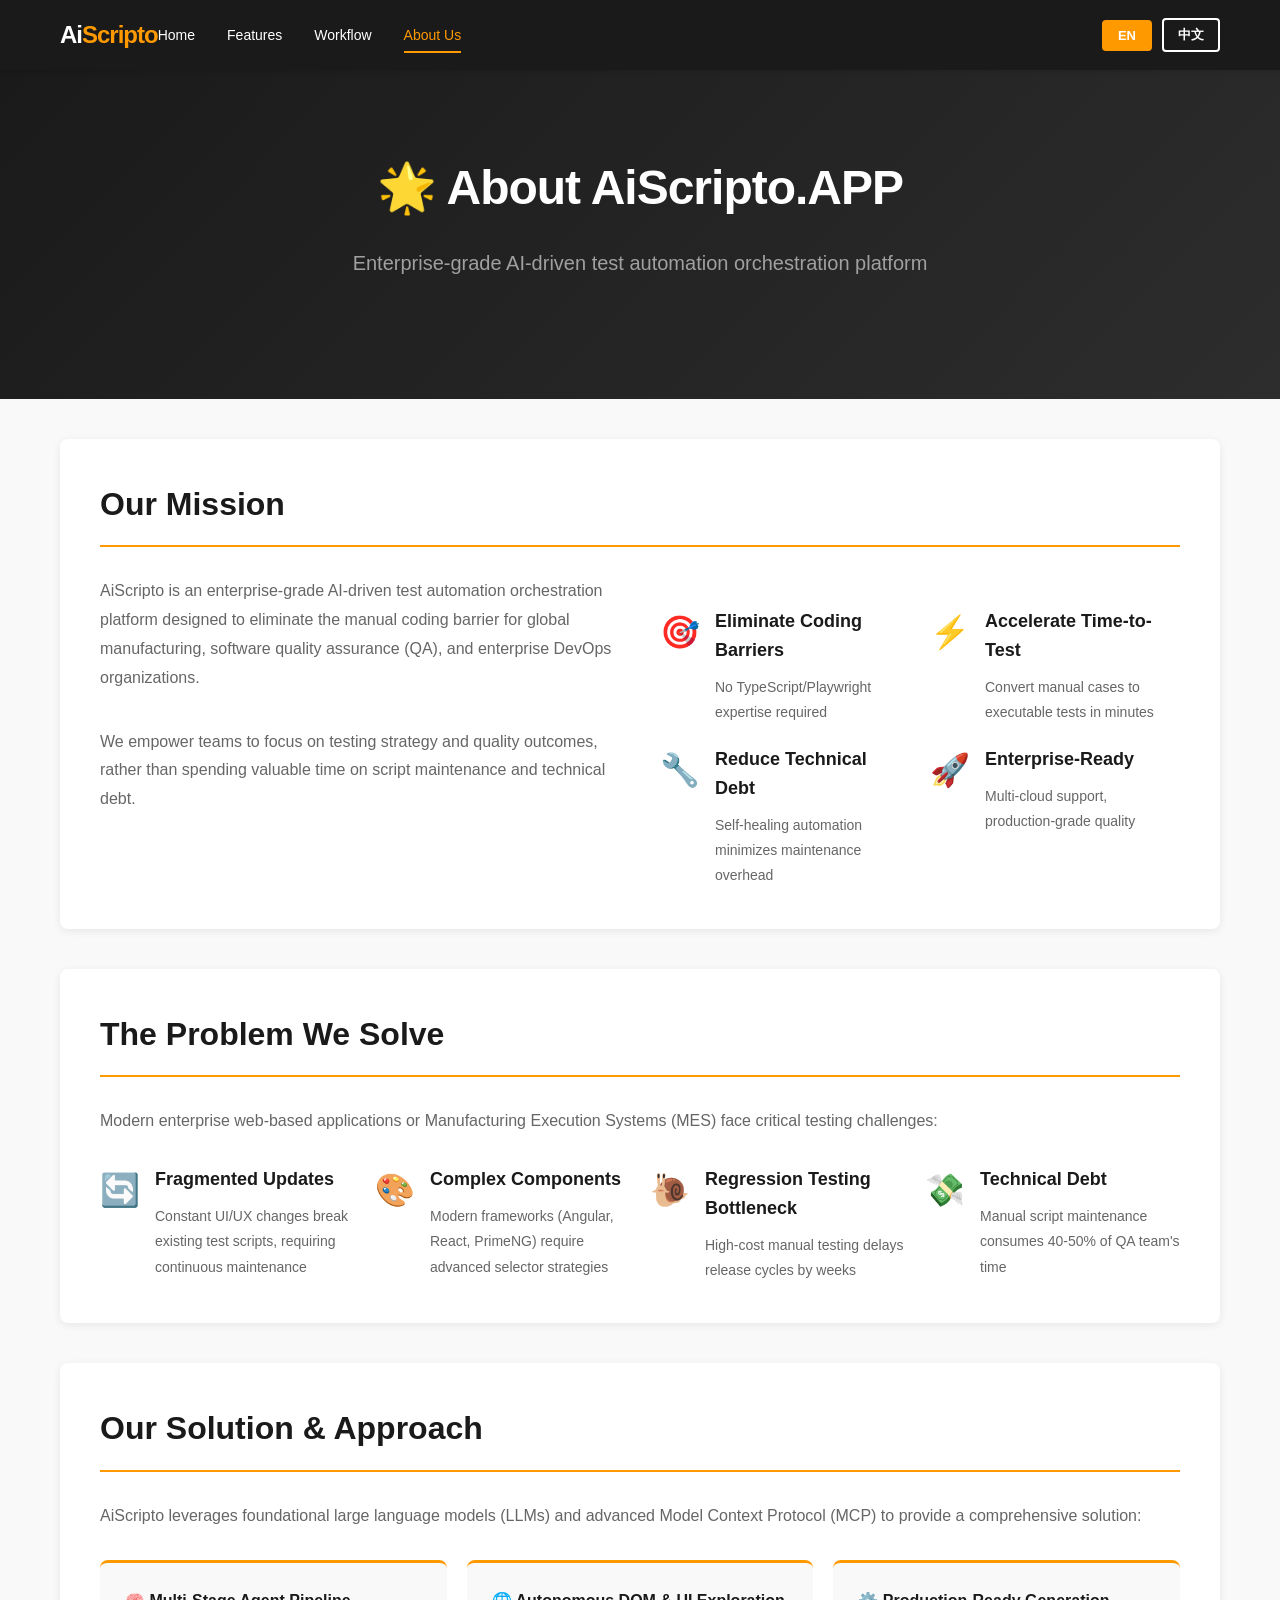
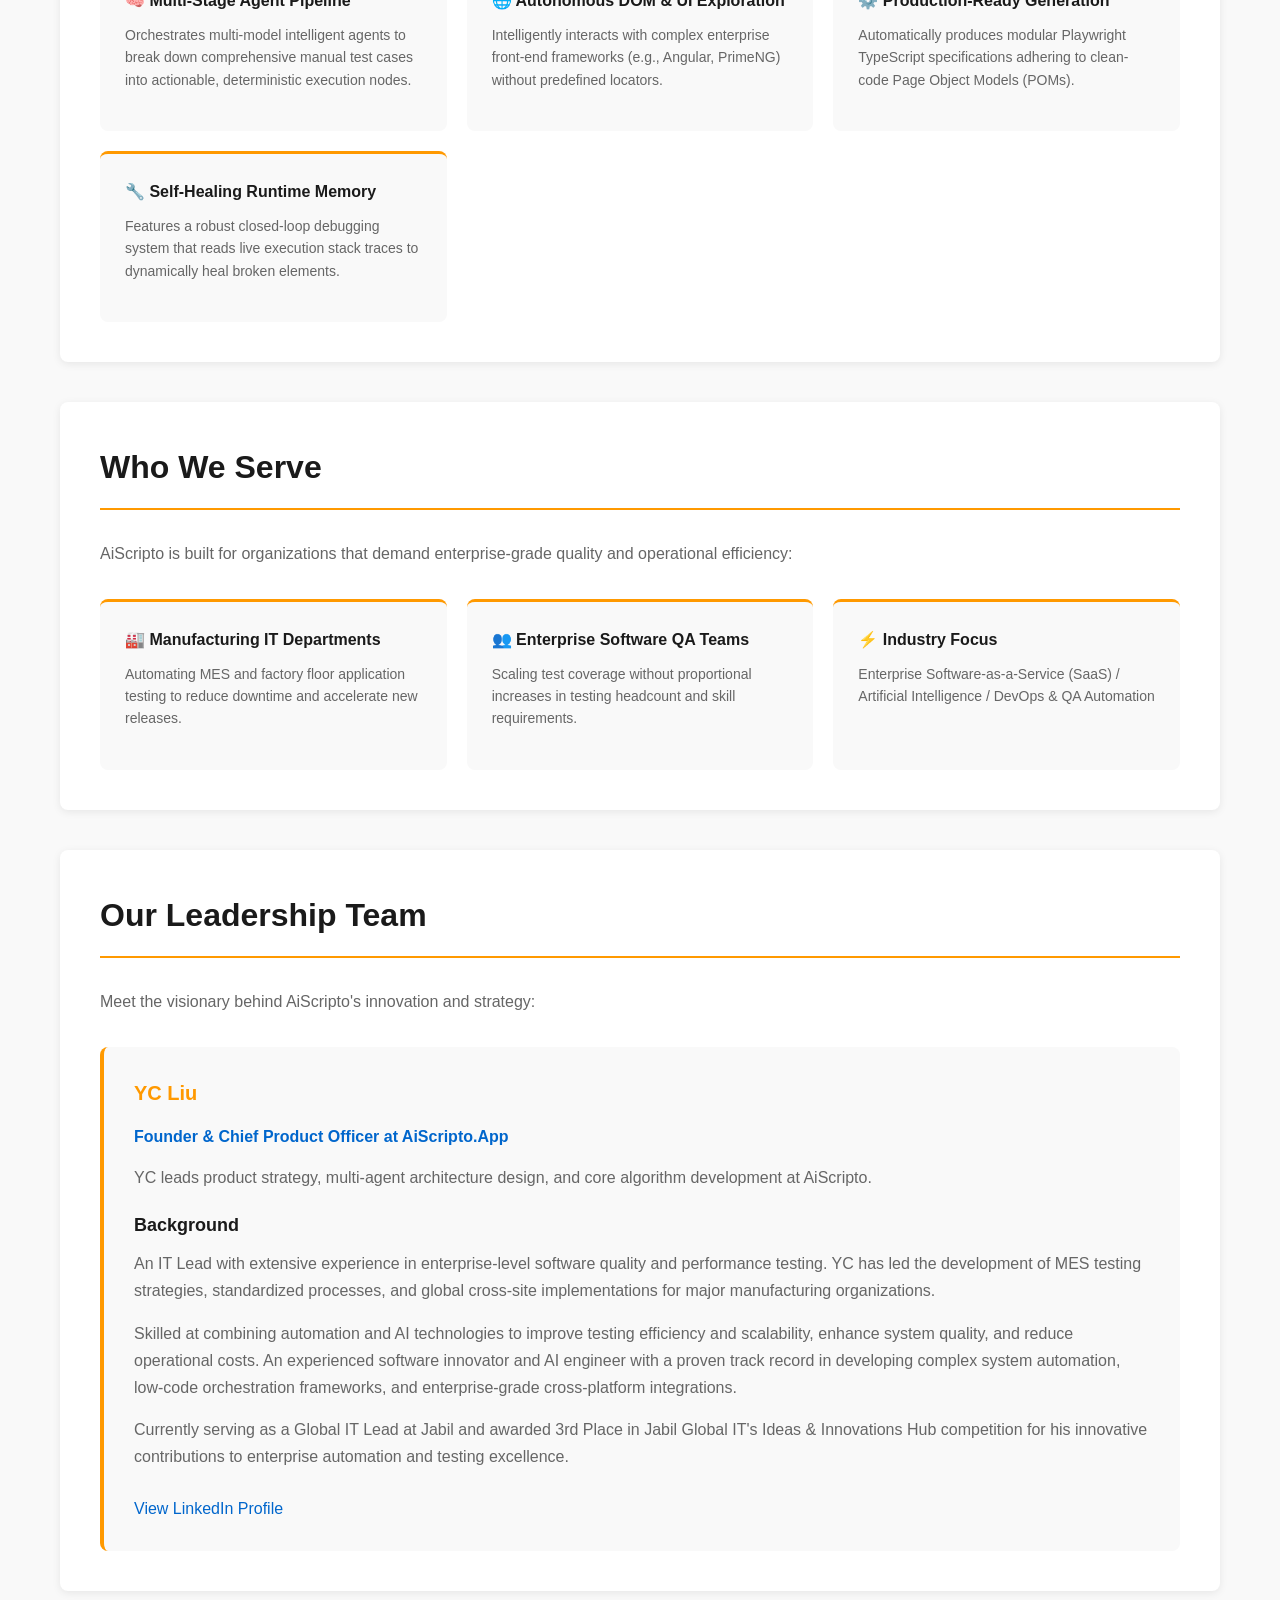
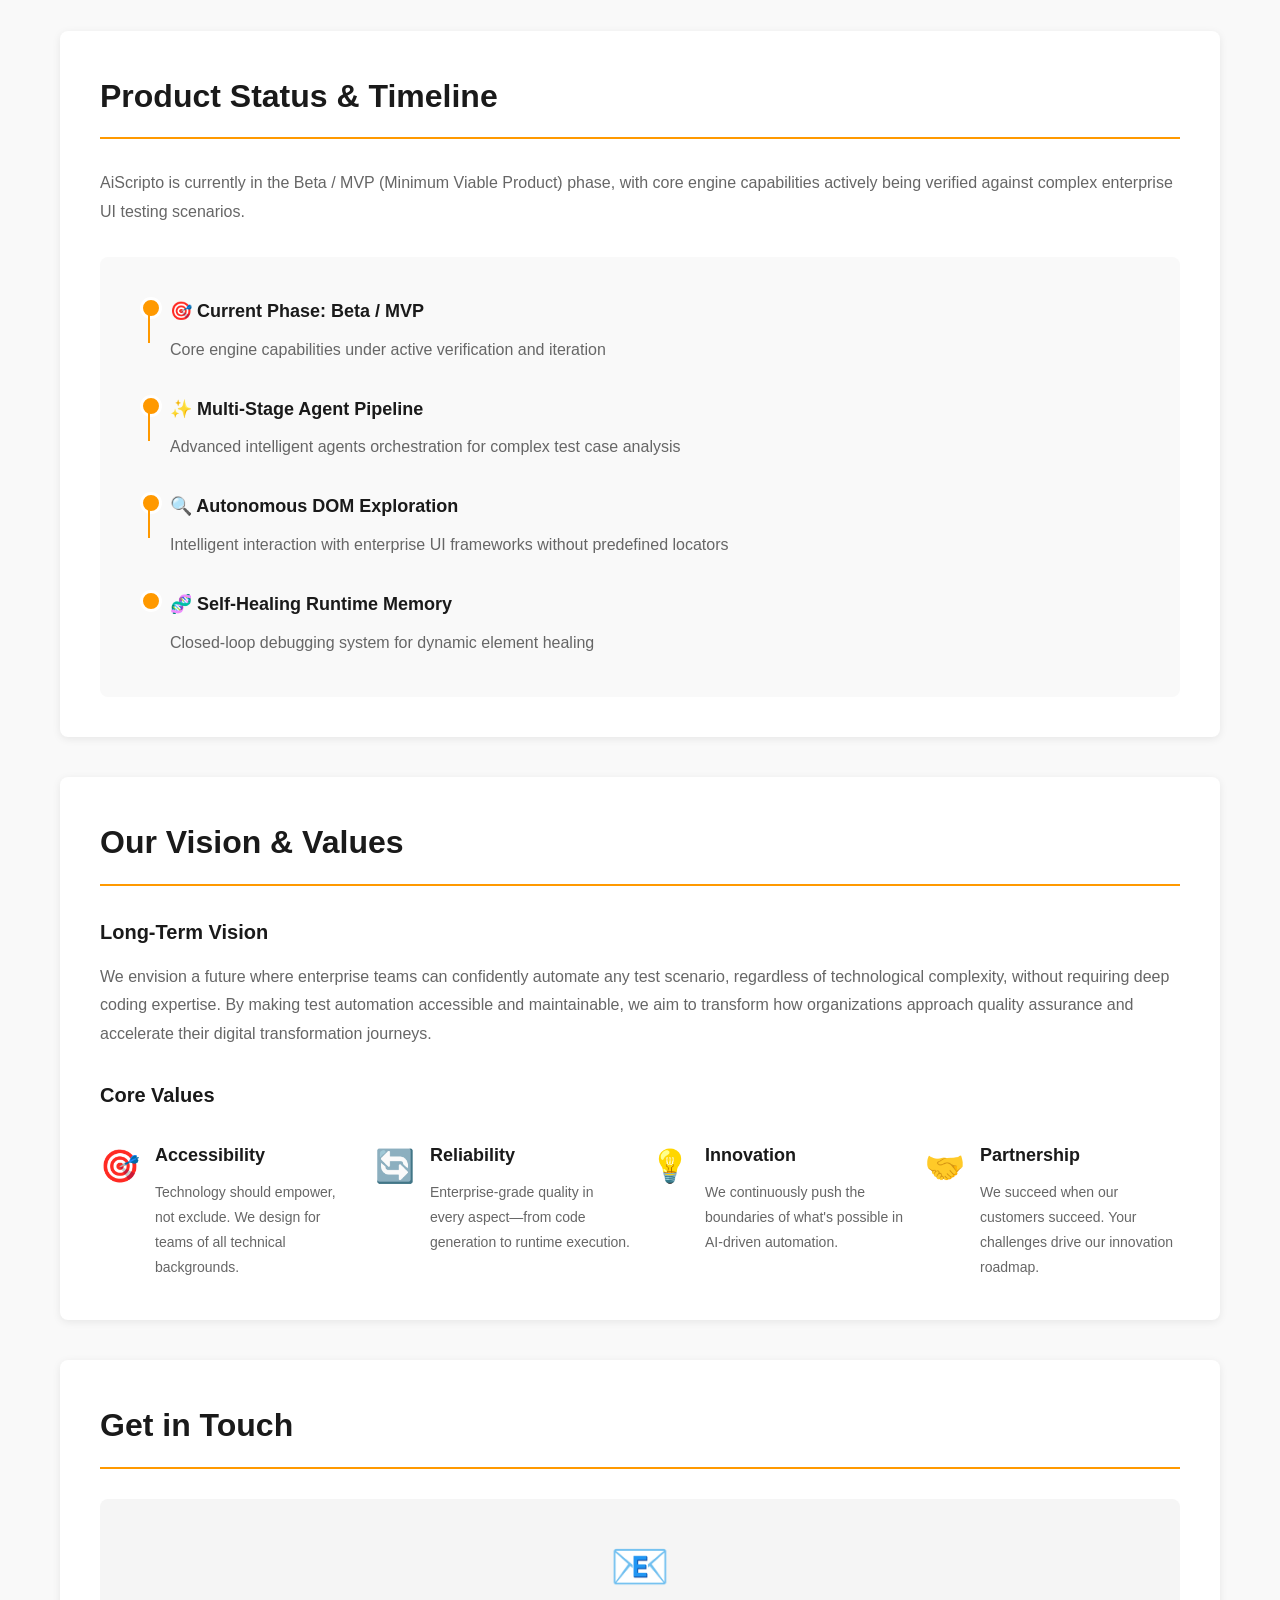
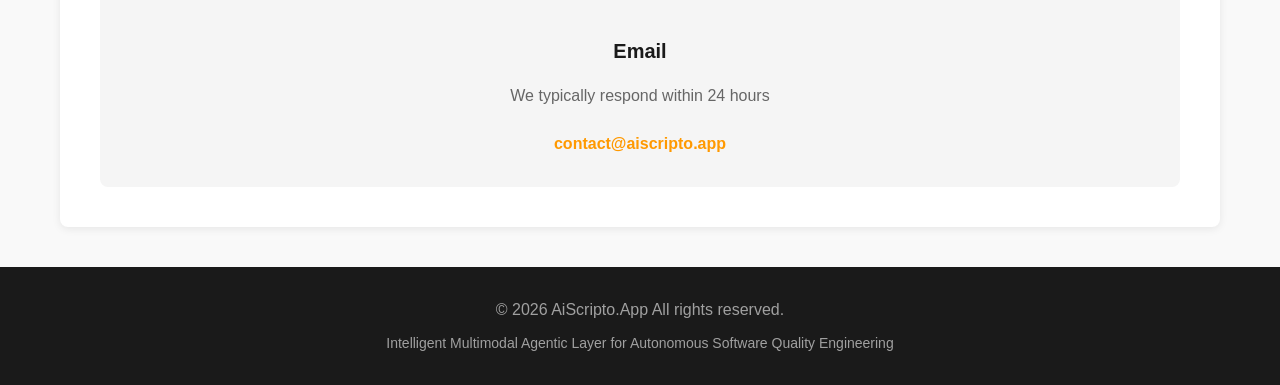
==== about-us.html @ 190a7fb3 "Add About Us page and update nav/footer Add a new about-us.html containing company overview, mission" ====
<!DOCTYPE html>
<html lang="en">
<head>
    <meta charset="UTF-8">
    <meta name="viewport" content="width=device-width, initial-scale=1.0">
    <meta name="description" content="About AiScripto.APP - Enterprise-grade AI-driven test automation orchestration platform">
    <meta name="keywords" content="about AiScripto, team, mission, company overview, test automation platform">
    
    <title>About Us - AiScripto</title>
    <link rel="stylesheet" href="styles.css">
    <script src="language.js"></script>
    <style>
        .team-grid {
            display: grid;
            grid-template-columns: repeat(auto-fit, minmax(320px, 1fr));
            gap: 40px;
            margin-top: 30px;
        }

        .team-card {
            background: var(--bg-light);
            padding: 30px;
            border-radius: 8px;
            border-left: 4px solid var(--accent-orange);
            transition: transform 0.3s ease, box-shadow 0.3s ease;
        }

        .team-card:hover {
            transform: translateY(-5px);
            box-shadow: 0 8px 16px rgba(0,0,0,0.1);
        }

        .team-card h3 {
            color: var(--accent-orange);
            margin-top: 0;
        }

        .team-card .role {
            color: var(--accent-blue);
            font-weight: 600;
            margin-bottom: 15px;
        }

        .team-card p {
            line-height: 1.7;
            color: var(--text-secondary);
            margin-bottom: 15px;
        }

        .team-card a {
            display: inline-block;
            color: var(--accent-blue);
            text-decoration: none;
            font-weight: 500;
            margin-top: 10px;
        }

        .team-card a:hover {
            text-decoration: underline;
        }

        .mission-container {
            display: grid;
            grid-template-columns: 1fr 1fr;
            gap: 40px;
            align-items: start;
        }

        .mission-content {
            display: flex;
            flex-direction: column;
            gap: 20px;
        }

        .mission-item {
            background: var(--bg-light);
            padding: 20px;
            border-radius: 8px;
            border-left: 4px solid var(--accent-orange);
        }

        .mission-item h4 {
            color: var(--accent-orange);
            margin-top: 0;
        }

        .mission-item p {
            margin: 10px 0 0 0;
            color: var(--text-secondary);
        }

        .capability-grid {
            display: grid;
            grid-template-columns: repeat(auto-fit, minmax(280px, 1fr));
            gap: 20px;
            margin-top: 30px;
        }

        .capability-card {
            background: var(--bg-light);
            padding: 25px;
            border-radius: 8px;
            border-top: 3px solid var(--accent-orange);
        }

        .capability-card h4 {
            color: var(--text-primary);
            margin-top: 0;
            font-size: 16px;
        }

        .capability-card p {
            color: var(--text-secondary);
            font-size: 14px;
            line-height: 1.6;
        }

        .timeline {
            background: var(--bg-light);
            padding: 40px;
            border-radius: 8px;
            margin-top: 30px;
        }

        .timeline-item {
            display: flex;
            gap: 20px;
            margin-bottom: 30px;
            position: relative;
            padding-left: 30px;
        }

        .timeline-item:last-child {
            margin-bottom: 0;
        }

        .timeline-item::before {
            content: '';
            position: absolute;
            left: 0;
            top: 0;
            width: 16px;
            height: 16px;
            background: var(--accent-orange);
            border-radius: 50%;
            border: 3px solid var(--bg-white);
        }

        .timeline-item:not(:last-child)::after {
            content: '';
            position: absolute;
            left: 8px;
            top: 16px;
            width: 0;
            height: 30px;
            border-left: 2px solid var(--accent-orange);
        }

        .timeline-content h4 {
            margin-top: 0;
            color: var(--text-primary);
        }

        .timeline-content p {
            color: var(--text-secondary);
            margin: 5px 0 0 0;
        }

        .value-list {
            display: grid;
            grid-template-columns: repeat(auto-fit, minmax(240px, 1fr));
            gap: 20px;
            margin-top: 30px;
        }

        .value-item {
            display: flex;
            gap: 15px;
            align-items: flex-start;
        }

        .value-icon {
            font-size: 32px;
            min-width: 40px;
        }

        .value-text h4 {
            margin-top: 0;
            color: var(--text-primary);
        }

        .value-text p {
            color: var(--text-secondary);
            font-size: 14px;
            margin: 5px 0 0 0;
        }

        @media (max-width: 768px) {
            .mission-container {
                grid-template-columns: 1fr;
            }

            .timeline-item {
                padding-left: 40px;
            }

            .timeline-item::before {
                left: 12px;
            }

            .timeline-item::after {
                left: 20px;
            }
        }
    </style>
</head>
<body>
    <!-- Navigation -->
    <nav>
        <div class="container">
            <a href="index.html" class="logo">Ai<span>Scripto</span></a>
            <ul>
                <li><a href="index.html" data-en="Home" data-zh="首頁">Home</a></li>
                <li><a href="features.html" data-en="Features" data-zh="功能">Features</a></li>
                <li><a href="workflow.html" data-en="Workflow" data-zh="工作流程">Workflow</a></li>
                <li style="display: none;"><a href="architecture.html" data-en="Architecture" data-zh="架構">Architecture</a></li>
                <li style="display: none;"><a href="getting-started.html" data-en="Getting Started" data-zh="快速開始">Getting Started</a></li>
                <li style="display: none;"><a href="contact.html" data-en="Contact" data-zh="聯絡">Contact</a></li>
                <li><a href="about-us.html" class="active" data-en="About Us" data-zh="關於我們">About Us</a></li>
            </ul>
            <div class="language-switcher">
                <button id="lang-en" class="active" onclick="setLanguage('en')">EN</button>
                <button id="lang-zh" onclick="setLanguage('zh')">中文</button>
            </div>
        </div>
    </nav>
    
    <!-- Header -->
    <header>
        <div class="container">
            <h1 data-en="🌟 About AiScripto.APP" data-zh="🌟 關於 AiScripto.APP">🌟 About AiScripto.APP</h1>
            <p class="subtitle" data-en="Enterprise-grade AI-driven test automation orchestration platform" data-zh="企業級 AI 驅動自動化測試編排平台">Enterprise-grade AI-driven test automation orchestration platform</p>
        </div>
    </header>
    
    <div class="container">
        
        <!-- Our Mission Section -->
        <section>
            <h2 data-en="Our Mission" data-zh="我們的使命">Our Mission</h2>
            <div class="mission-container">
                <div class="mission-content">
                    <p data-en="AiScripto is an enterprise-grade AI-driven test automation orchestration platform designed to eliminate the manual coding barrier for global manufacturing, software quality assurance (QA), and enterprise DevOps organizations." data-zh="AiScripto 是一個企業級的 AI 驅動自動化測試編排平台，旨在為全球製造業、軟體品質保證（QA）和企業級 DevOps 團隊消除手動撰寫測試程式碼的技術壁壘。">AiScripto is an enterprise-grade AI-driven test automation orchestration platform designed to eliminate the manual coding barrier for global manufacturing, software quality assurance (QA), and enterprise DevOps organizations.</p>
                    <p data-en="We empower teams to focus on testing strategy and quality outcomes, rather than spending valuable time on script maintenance and technical debt." data-zh="我們賦能團隊專注於測試策略和品質成果，而非花費寶貴時間在腳本維護和技術債務上。">We empower teams to focus on testing strategy and quality outcomes, rather than spending valuable time on script maintenance and technical debt.</p>
                </div>
                <div class="value-list">
                    <div class="value-item">
                        <div class="value-icon">🎯</div>
                        <div class="value-text">
                            <h4 data-en="Eliminate Coding Barriers" data-zh="消除編碼壁壘">Eliminate Coding Barriers</h4>
                            <p data-en="No TypeScript/Playwright expertise required" data-zh="無需 TypeScript/Playwright 專業知識">No TypeScript/Playwright expertise required</p>
                        </div>
                    </div>
                    <div class="value-item">
                        <div class="value-icon">⚡</div>
                        <div class="value-text">
                            <h4 data-en="Accelerate Time-to-Test" data-zh="加快測試上線時間">Accelerate Time-to-Test</h4>
                            <p data-en="Convert manual cases to executable tests in minutes" data-zh="在幾分鐘內將手動測試轉換為可執行測試">Convert manual cases to executable tests in minutes</p>
                        </div>
                    </div>
                    <div class="value-item">
                        <div class="value-icon">🔧</div>
                        <div class="value-text">
                            <h4 data-en="Reduce Technical Debt" data-zh="減少技術債務">Reduce Technical Debt</h4>
                            <p data-en="Self-healing automation minimizes maintenance overhead" data-zh="自癒式自動化最小化維護開銷">Self-healing automation minimizes maintenance overhead</p>
                        </div>
                    </div>
                    <div class="value-item">
                        <div class="value-icon">🚀</div>
                        <div class="value-text">
                            <h4 data-en="Enterprise-Ready" data-zh="企業級就緒">Enterprise-Ready</h4>
                            <p data-en="Multi-cloud support, production-grade quality" data-zh="多雲支持、生產級品質">Multi-cloud support, production-grade quality</p>
                        </div>
                    </div>
                </div>
            </div>
        </section>

        <!-- The Problem We Solve -->
        <section>
            <h2 data-en="The Problem We Solve" data-zh="我們解決的問題">The Problem We Solve</h2>
            <p data-en="Modern enterprise web-based applications or Manufacturing Execution Systems (MES) face critical testing challenges:" data-zh="現代企業Web-based應用程式或製造執行系統（MES）面臨嚴峻的測試挑戰：">Modern enterprise applications and Manufacturing Execution Systems (MES) face critical testing challenges:</p>
            
            <div class="value-list">
                <div class="value-item">
                    <div class="value-icon">🔄</div>
                    <div class="value-text">
                        <h4 data-en="Fragmented Updates" data-zh="頻繁的系統更新">Fragmented Updates</h4>
                        <p data-en="Constant UI/UX changes break existing test scripts, requiring continuous maintenance" data-zh="不斷的 UI/UX 變化導致現有測試腳本失效，需要持續維護">Constant UI/UX changes break existing test scripts, requiring continuous maintenance</p>
                    </div>
                </div>
                <div class="value-item">
                    <div class="value-icon">🎨</div>
                    <div class="value-text">
                        <h4 data-en="Complex Components" data-zh="複雜的組件">Complex Components</h4>
                        <p data-en="Modern frameworks (Angular, React, PrimeNG) require advanced selector strategies" data-zh="現代框架（Angular、React、PrimeNG）需要進階的選擇器策略">Modern frameworks (Angular, React, PrimeNG) require advanced selector strategies</p>
                    </div>
                </div>
                <div class="value-item">
                    <div class="value-icon">🐌</div>
                    <div class="value-text">
                        <h4 data-en="Regression Testing Bottleneck" data-zh="迴歸測試瓶頸">Regression Testing Bottleneck</h4>
                        <p data-en="High-cost manual testing delays release cycles by weeks" data-zh="高成本的手動測試延誤產品上線週期數週">High-cost manual testing delays release cycles by weeks</p>
                    </div>
                </div>
                <div class="value-item">
                    <div class="value-icon">💸</div>
                    <div class="value-text">
                        <h4 data-en="Technical Debt" data-zh="技術債務">Technical Debt</h4>
                        <p data-en="Manual script maintenance consumes 40-50% of QA team's time" data-zh="手動腳本維護佔 QA 團隊時間的 40-50%">Manual script maintenance consumes 40-50% of QA team's time</p>
                    </div>
                </div>
            </div>
        </section>

        <!-- Our Solution -->
        <section>
            <h2 data-en="Our Solution & Approach" data-zh="我們的解決方案與方法">Our Solution & Approach</h2>
            <p data-en="AiScripto leverages foundational large language models (LLMs) and advanced Model Context Protocol (MCP) to provide a comprehensive solution:" data-zh="AiScripto 藉由頂尖的大語言模型（LLMs）與先進的模型上下文協定（MCP）提供綜合解決方案：">AiScripto leverages foundational large language models (LLMs) and advanced Model Context Protocol (MCP) to provide a comprehensive solution:</p>
            
            <div class="capability-grid">
                <div class="capability-card">
                    <h4 data-en="🧠 Multi-Stage Agent Pipeline" data-zh="🧠 多階段智能代理管道">🧠 Multi-Stage Agent Pipeline</h4>
                    <p data-en="Orchestrates multi-model intelligent agents to break down comprehensive manual test cases into actionable, deterministic execution nodes." data-zh="編排多模型智能代理，將複雜的人工測試案例拆解為可執行的確定性節點。">Orchestrates multi-model intelligent agents to break down comprehensive manual test cases into actionable, deterministic execution nodes.</p>
                </div>
                <div class="capability-card">
                    <h4 data-en="🌐 Autonomous DOM & UI Exploration" data-zh="🌐 自主探索 DOM 與 UI">🌐 Autonomous DOM & UI Exploration</h4>
                    <p data-en="Intelligently interacts with complex enterprise front-end frameworks (e.g., Angular, PrimeNG) without predefined locators." data-zh="智能互動並探索複雜的企業端前端框架，無需預先定義元素定位器。">Intelligently interacts with complex enterprise front-end frameworks (e.g., Angular, PrimeNG) without predefined locators.</p>
                </div>
                <div class="capability-card">
                    <h4 data-en="⚙️ Production-Ready Generation" data-zh="⚙️ 生產級程式碼生成">⚙️ Production-Ready Generation</h4>
                    <p data-en="Automatically produces modular Playwright TypeScript specifications adhering to clean-code Page Object Models (POMs)." data-zh="自動生成符合乾淨程式碼規範的模組化 Playwright TypeScript 腳本與頁面對象模型。">Automatically produces modular Playwright TypeScript specifications adhering to clean-code Page Object Models (POMs).</p>
                </div>
                <div class="capability-card">
                    <h4 data-en="🔧 Self-Healing Runtime Memory" data-zh="🔧 自癒式執行時記憶">🔧 Self-Healing Runtime Memory</h4>
                    <p data-en="Features a robust closed-loop debugging system that reads live execution stack traces to dynamically heal broken elements." data-zh="具備強大的閉環除錯系統，讀取運行時堆疊軌跡以動態修復失效元素。">Features a robust closed-loop debugging system that reads live execution stack traces to dynamically heal broken elements.</p>
                </div>
            </div>
        </section>

        <!-- Target Audience -->
        <section>
            <h2 data-en="Who We Serve" data-zh="我們的目標受眾">Who We Serve</h2>
            <p data-en="AiScripto is built for organizations that demand enterprise-grade quality and operational efficiency:" data-zh="AiScripto 為要求企業級品質和營運效率的組織而構建：">AiScripto is built for organizations that demand enterprise-grade quality and operational efficiency:</p>
            
            <div class="capability-grid">
                <div class="capability-card">
                    <h4 data-en="🏭 Manufacturing IT Departments" data-zh="🏭 製造業 QA 部門">🏭 Manufacturing QA Departments</h4>
                    <p data-en="Automating MES and factory floor application testing to reduce downtime and accelerate new releases." data-zh="自動化 MES 和工廠應用測試，減少停機時間並加快新版本上線。">Automating MES and factory floor application testing to reduce downtime and accelerate new releases.</p>
                </div>
                <div class="capability-card">
                    <h4 data-en="👥 Enterprise Software QA Teams" data-zh="👥 企業級軟體 IT 團隊">👥 Enterprise Software IT Teams</h4>
                    <p data-en="Scaling test coverage without proportional increases in testing headcount and skill requirements." data-zh="在不成比例增加測試人力和技能要求的情況下擴展測試覆蓋範圍。">Scaling test coverage without proportional increases in testing headcount and skill requirements.</p>
                </div>
                <div class="capability-card">
                    <h4 data-en="⚡ Industry Focus" data-zh="⚡ 所屬產業">⚡ Industry Focus</h4>
                    <p data-en="Enterprise Software-as-a-Service (SaaS) / Artificial Intelligence / DevOps & QA Automation" data-zh="企業軟體即服務（SaaS）/ 人工智能 / DevOps 與 QA 自動化">Enterprise Software-as-a-Service (SaaS) / Artificial Intelligence / DevOps & QA Automation</p>
                </div>
            </div>
        </section>

        <!-- Leadership Team -->
        <section>
            <h2 data-en="Our Leadership Team" data-zh="我們的領導團隊">Our Leadership Team</h2>
            <p data-en="Meet the visionary behind AiScripto's innovation and strategy:" data-zh="認識 AiScripto 創新與策略背後的推動者：">Meet the visionary behind AiScripto's innovation and strategy:</p>
            
            <div class="team-grid">
                <div class="team-card">
                    <h3>YC Liu</h3>
                    <div class="role" data-en="Founder & Chief Product Officer at AiScripto.App" data-zh="創辦人兼首席產品官">Founder & Chief Product Officer</div>
                    <p data-en="YC leads product strategy, multi-agent architecture design, and core algorithm development at AiScripto." data-zh="YC 領導 AiScripto 的產品策略、多代理架構設計和核心算法開發。">YC leads product strategy, multi-agent architecture design, and core algorithm development at AiScripto.</p>
                    
                    <h4 style="margin-top: 20px; color: var(--text-primary);" data-en="Background" data-zh="背景">Background</h4>
                    <p data-en="An IT Lead with extensive experience in enterprise-level software quality and performance testing. YC has led the development of MES testing strategies, standardized processes, and global cross-site implementations for major manufacturing organizations." data-zh="擁有豐富企業級軟體品質和性能測試經驗的 IT 主管。YC 主導了主要製造組織的 MES 測試策略、標準化流程和全球跨地點實施的開發。">An IT Lead with extensive experience in enterprise-level software quality and performance testing. YC has led the development of MES testing strategies, standardized processes, and global cross-site implementations for major manufacturing organizations.</p>
                    
                    <p data-en="Skilled at combining automation and AI technologies to improve testing efficiency and scalability, enhance system quality, and reduce operational costs. An experienced software innovator and AI engineer with a proven track record in developing complex system automation, low-code orchestration frameworks, and enterprise-grade cross-platform integrations." data-zh="擅於結合自動化和 AI 技術來提高測試效率和可擴展性、增強系統品質並降低營運成本。經驗豐富的軟體創新者和 AI 工程師，在開發複雜系統自動化、低代碼編排框架和企業級跨平台集成方面有著良好的成績。">Skilled at combining automation and AI technologies to improve testing efficiency and scalability, enhance system quality, and reduce operational costs. An experienced software innovator and AI engineer with a proven track record in developing complex system automation, low-code orchestration frameworks, and enterprise-grade cross-platform integrations.</p>

                    <p data-en="Currently serving as a Global IT Lead at Jabil and awarded 3rd Place in Jabil Global IT's Ideas & Innovations Hub competition for his innovative contributions to enterprise automation and testing excellence." data-zh="目前在 Jabil 擔任全球 IT 領導職位，並因其在企業自動化和測試卓越方面的創新貢獻，榮獲 Jabil 全球 IT 創意與創新中心競賽第三名。">Currently serving as a Global IT Lead at Jabil and awarded 3rd Place in Jabil Global IT's Ideas & Innovations Hub competition for his innovative contributions to enterprise automation and testing excellence.</p>
                    
                    <a href="https://www.linkedin.com/in/yc-liu-2b0b741a3/" target="_blank" data-en="View LinkedIn Profile" data-zh="查看 LinkedIn 檔案">View LinkedIn Profile</a>
                </div>
            </div>
        </section>

        <!-- Product Status -->
        <section>
            <h2 data-en="Product Status & Timeline" data-zh="產品狀態與時間表">Product Status & Timeline</h2>
            <p data-en="AiScripto is currently in the Beta / MVP (Minimum Viable Product) phase, with core engine capabilities actively being verified against complex enterprise UI testing scenarios." data-zh="AiScripto 目前處於 Beta / MVP（最低可行性產品） 階段，核心引擎功能正針對複雜的企業級 UI 測試場景進行密集的實證與迭代。">AiScripto is currently in the Beta / MVP (Minimum Viable Product) phase, with core engine capabilities actively being verified against complex enterprise UI testing scenarios.</p>
            
            <div class="timeline">
                <div class="timeline-item">
                    <div class="timeline-content">
                        <h4 data-en="🎯 Current Phase: Beta / MVP" data-zh="🎯 當前階段：Beta / MVP">🎯 Current Phase: Beta / MVP</h4>
                        <p data-en="Core engine capabilities under active verification and iteration" data-zh="核心引擎功能正在積極驗證和迭代">Core engine capabilities under active verification and iteration</p>
                    </div>
                </div>
                <div class="timeline-item">
                    <div class="timeline-content">
                        <h4 data-en="✨ Multi-Stage Agent Pipeline" data-zh="✨ 多階段智能代理管道">✨ Multi-Stage Agent Pipeline</h4>
                        <p data-en="Advanced intelligent agents orchestration for complex test case analysis" data-zh="進階智能代理編排以進行複雜測試案例分析">Advanced intelligent agents orchestration for complex test case analysis</p>
                    </div>
                </div>
                <div class="timeline-item">
                    <div class="timeline-content">
                        <h4 data-en="🔍 Autonomous DOM Exploration" data-zh="🔍 自主 DOM 探索">🔍 Autonomous DOM Exploration</h4>
                        <p data-en="Intelligent interaction with enterprise UI frameworks without predefined locators" data-zh="與企業 UI 框架的智能交互，無需預先定義的定位器">Intelligent interaction with enterprise UI frameworks without predefined locators</p>
                    </div>
                </div>
                <div class="timeline-item">
                    <div class="timeline-content">
                        <h4 data-en="🧬 Self-Healing Runtime Memory" data-zh="🧬 自癒式執行時記憶">🧬 Self-Healing Runtime Memory</h4>
                        <p data-en="Closed-loop debugging system for dynamic element healing" data-zh="閉環除錯系統，用於動態元素修復">Closed-loop debugging system for dynamic element healing</p>
                    </div>
                </div>
            </div>
        </section>

        <!-- Vision & Values -->
        <section>
            <h2 data-en="Our Vision & Values" data-zh="我們的願景與價值">Our Vision & Values</h2>
            
            <h3 data-en="Long-Term Vision" data-zh="長期願景">Long-Term Vision</h3>
            <p data-en="We envision a future where enterprise teams can confidently automate any test scenario, regardless of technological complexity, without requiring deep coding expertise. By making test automation accessible and maintainable, we aim to transform how organizations approach quality assurance and accelerate their digital transformation journeys." data-zh="我們願景是一個未來，企業團隊能自信地自動化任何測試場景，無論技術複雜性如何，而無需深厚的編碼專業知識。通過使測試自動化易於訪問和可維護，我們旨在改變組織對品質保證的方式，並加快他們的數位轉型之旅。">We envision a future where enterprise teams can confidently automate any test scenario, regardless of technological complexity, without requiring deep coding expertise. By making test automation accessible and maintainable, we aim to transform how organizations approach quality assurance and accelerate their digital transformation journeys.</p>

            <h3 data-en="Core Values" data-zh="核心價值">Core Values</h3>
            <div class="value-list">
                <div class="value-item">
                    <div class="value-icon">🎯</div>
                    <div class="value-text">
                        <h4 data-en="Accessibility" data-zh="可訪問性">Accessibility</h4>
                        <p data-en="Technology should empower, not exclude. We design for teams of all technical backgrounds." data-zh="技術應該賦能，而不是排斥。我們為各種技術背景的團隊而設計。">Technology should empower, not exclude. We design for teams of all technical backgrounds.</p>
                    </div>
                </div>
                <div class="value-item">
                    <div class="value-icon">🔄</div>
                    <div class="value-text">
                        <h4 data-en="Reliability" data-zh="可靠性">Reliability</h4>
                        <p data-en="Enterprise-grade quality in every aspect—from code generation to runtime execution." data-zh="在每個方面都提供企業級品質——從程式碼生成到運行時執行。">Enterprise-grade quality in every aspect—from code generation to runtime execution.</p>
                    </div>
                </div>
                <div class="value-item">
                    <div class="value-icon">💡</div>
                    <div class="value-text">
                        <h4 data-en="Innovation" data-zh="創新">Innovation</h4>
                        <p data-en="We continuously push the boundaries of what's possible in AI-driven automation." data-zh="我們不斷突破 AI 驅動自動化的可能邊界。">We continuously push the boundaries of what's possible in AI-driven automation.</p>
                    </div>
                </div>
                <div class="value-item">
                    <div class="value-icon">🤝</div>
                    <div class="value-text">
                        <h4 data-en="Partnership" data-zh="夥伴關係">Partnership</h4>
                        <p data-en="We succeed when our customers succeed. Your challenges drive our innovation roadmap." data-zh="當我們的客戶成功時，我們才會成功。您的挑戰推動我們的創新路線圖。">We succeed when our customers succeed. Your challenges drive our innovation roadmap.</p>
                    </div>
                </div>
            </div>
        </section>
    </div>

    <div class="container">
        
        <!-- Contact Methods -->
        <section>
            <h2 data-en="Get in Touch" data-zh="快速聯絡">Get in Touch</h2>
            
            <div style="display: grid; grid-template-columns: repeat(auto-fit, minmax(280px, 1fr)); gap: 30px; margin-top: 30px;">
                <div style="background: var(--bg-lighter); padding: 30px; border-radius: 8px; text-align: center;">
                    <div style="font-size: 48px; margin-bottom: 15px;">📧</div>
                    <h3 style="margin-bottom: 15px;" data-en="Email" data-zh="電子郵件">Email</h3>
                    <p style="color: var(--text-secondary); margin-bottom: 20px;" data-en="We typically respond within 24 hours" data-zh="我們通常在24小時內回復">
                        We typically respond within 24 hours
                    </p>
                    <a href="mailto:contact@aiscripto.app" style="color: var(--accent-orange); font-weight: 600; text-decoration: none;">
                        contact@aiscripto.app
                    </a>
                </div>
            </div>
        </section>
    </div>

    <footer style="background: var(--primary-dark); color: white; text-align: center; padding: 30px 0; margin-top: 40px;">
        <div class="container">
            <p style="color: var(--text-light); margin-bottom: 10px;">© 2026 AiScripto.App All rights reserved.</p>
            <p style="color: var(--text-light); font-size: 14px;" data-en="Intelligent Multimodal Agentic Layer for Autonomous Software Quality Engineering" data-zh="智能多模態代理層，用於自主軟體品質工程">Intelligent Multimodal Agentic Layer for Autonomous Software Quality Engineering</p>
        </div>
    </footer>
</body>
</html>
---- styles.css ----
/* ============================================
   AiScripto Landing Site - Global Styles
   ============================================ */

/* Color Scheme */
:root {
    --primary-dark: #1a1a1a;
    --primary-light: #2d2d2d;
    --accent-orange: #ff9900;
    --accent-blue: #0066cc;
    --text-primary: #1a1a1a;
    --text-secondary: #666;
    --text-light: #a0a0a0;
    --bg-white: #ffffff;
    --bg-light: #f9f9f9;
    --bg-lighter: #f5f5f5;
    --border-light: #eee;
}

/* Reset & Base */
* {
    margin: 0;
    padding: 0;
    box-sizing: border-box;
}

html {
    scroll-behavior: smooth;
}

body {
    font-family: -apple-system, BlinkMacSystemFont, 'Segoe UI', 'Helvetica Neue', sans-serif;
    line-height: 1.6;
    color: var(--text-primary);
    background-color: var(--bg-light);
}

.container {
    max-width: 1200px;
    margin: 0 auto;
    padding: 0 20px;
}

/* ============================================
   Navigation & Header
   ============================================ */

nav {
    background: var(--primary-dark);
    padding: 1rem 0;
    position: sticky;
    top: 0;
    z-index: 100;
    box-shadow: 0 2px 4px rgba(0,0,0,0.1);
}

nav .container {
    display: flex;
    justify-content: space-between;
    align-items: center;
}

.logo {
    font-size: 24px;
    font-weight: 700;
    color: white;
    text-decoration: none;
    letter-spacing: -1px;
}

.logo span {
    color: var(--accent-orange);
}

nav ul {
    list-style: none;
    display: flex;
    gap: 2rem;
    align-items: center;
}

nav a {
    color: white;
    text-decoration: none;
    font-size: 14px;
    font-weight: 500;
    transition: color 0.3s ease;
}

nav a:hover {
    color: var(--accent-orange);
}

nav a.active {
    color: var(--accent-orange);
    border-bottom: 2px solid var(--accent-orange);
    padding-bottom: 8px;
}

/* ============================================
   Header Section
   ============================================ */

header {
    background: linear-gradient(135deg, var(--primary-dark) 0%, var(--primary-light) 100%);
    color: white;
    padding: 80px 0;
    text-align: center;
}

.badge {
    display: inline-block;
    background-color: var(--accent-orange);
    color: white;
    padding: 8px 16px;
    border-radius: 4px;
    font-weight: bold;
    font-size: 14px;
    margin-bottom: 20px;
    text-transform: uppercase;
    letter-spacing: 1px;
}

h1 {
    font-size: 48px;
    font-weight: 700;
    margin-bottom: 20px;
    letter-spacing: -1px;
}

h2 {
    font-size: 32px;
    color: var(--text-primary);
    margin-bottom: 30px;
    border-bottom: 2px solid var(--accent-orange);
    padding-bottom: 15px;
}

h3 {
    font-size: 20px;
    color: var(--text-primary);
    margin-top: 30px;
    margin-bottom: 15px;
    font-weight: 600;
}

h4 {
    font-size: 18px;
    color: var(--text-primary);
    margin-bottom: 10px;
}

.subtitle {
    font-size: 20px;
    color: var(--text-light);
    margin-bottom: 40px;
    font-weight: 300;
}

.tagline {
    font-size: 18px;
    color: var(--text-light);
    margin-bottom: 20px;
}

/* ============================================
   Section Styling
   ============================================ */

section {
    background: var(--bg-white);
    margin: 40px 0;
    padding: 40px;
    border-radius: 8px;
    box-shadow: 0 2px 8px rgba(0,0,0,0.08);
}

section p {
    color: var(--text-secondary);
    margin-bottom: 15px;
    line-height: 1.8;
}

section a {
    color: var(--accent-blue);
    text-decoration: none;
    font-weight: 500;
}

section a:hover {
    text-decoration: underline;
}

.divider {
    height: 3px;
    background-color: var(--accent-orange);
    width: 200px;
    margin: 30px auto;
}

.divider-dark {
    height: 2px;
    background-color: var(--primary-dark);
    width: 100%;
    margin: 40px 0;
}

/* ============================================
   Feature Grid
   ============================================ */

.feature-grid {
    display: grid;
    grid-template-columns: repeat(auto-fit, minmax(300px, 1fr));
    gap: 30px;
    margin: 30px 0;
}

.feature-card {
    background: var(--bg-lighter);
    padding: 25px;
    border-radius: 8px;
    border-left: 4px solid var(--accent-orange);
    transition: all 0.3s ease;
}

.feature-card:hover {
    box-shadow: 0 4px 12px rgba(0,0,0,0.1);
    transform: translateY(-2px);
}

.feature-card h4 {
    color: var(--text-primary);
    margin-bottom: 10px;
}

.feature-card p {
    color: var(--text-secondary);
    font-size: 14px;
}

/* ============================================
   Lists & Tables
   ============================================ */

.tech-list {
    list-style: none;
    margin: 20px 0;
}

.tech-list li {
    padding: 12px 0;
    border-bottom: 1px solid var(--border-light);
    display: flex;
    align-items: flex-start;
    gap: 15px;
}

.tech-list li:last-child {
    border-bottom: none;
}

.tech-list strong {
    color: var(--text-primary);
    font-weight: 600;
    min-width: 150px;
}

.tech-list .description {
    color: var(--text-secondary);
    font-size: 14px;
}

table {
    width: 100%;
    border-collapse: collapse;
    margin: 20px 0;
}

table thead {
    background: var(--bg-lighter);
}

table th {
    padding: 12px;
    text-align: left;
    font-weight: 600;
    color: var(--text-primary);
    border-bottom: 2px solid var(--accent-orange);
}

table td {
    padding: 12px;
    border-bottom: 1px solid var(--border-light);
    color: var(--text-secondary);
}

table tr:hover {
    background: var(--bg-lighter);
}

/* ============================================
   Badges & Tags
   ============================================ */

.badge-group {
    display: flex;
    flex-wrap: wrap;
    gap: 10px;
    margin: 15px 0;
}

.service-badge {
    display: inline-block;
    background-color: #e8f4f8;
    color: #0066cc;
    padding: 6px 12px;
    border-radius: 20px;
    font-size: 13px;
    font-weight: 500;
    border: 1px solid #b3d9e8;
}

.service-badge.aws {
    background-color: #fff3cd;
    color: #856404;
    border-color: #ffeaa7;
}

.service-badge.gcp {
    background-color: #e3f2fd;
    color: #1565c0;
    border-color: #bbdefb;
}

.service-badge.azure {
    background-color: #e8f5e9;
    color: #2e7d32;
    border-color: #c8e6c9;
}

.tag {
    display: inline-block;
    background-color: #f0f0f0;
    color: #333;
    padding: 4px 10px;
    border-radius: 3px;
    font-size: 12px;
    font-weight: 500;
    margin-right: 5px;
}

/* ============================================
   Boxes & Highlights
   ============================================ */

.highlight-box {
    background: #f0f7ff;
    border-left: 4px solid var(--accent-blue);
    padding: 20px;
    margin: 20px 0;
    border-radius: 4px;
}

.highlight-box h4 {
    color: var(--accent-blue);
    margin-bottom: 10px;
}

.highlight-box p {
    color: var(--text-primary);
    font-size: 14px;
}

.warning-box {
    background: #fff8e8;
    border-left: 4px solid var(--accent-orange);
    padding: 20px;
    margin: 20px 0;
    border-radius: 4px;
}

.success-box {
    background: #e8f5e9;
    border-left: 4px solid #4caf50;
    padding: 20px;
    margin: 20px 0;
    border-radius: 4px;
}

/* ============================================
   Buttons
   ============================================ */

.btn {
    display: inline-block;
    padding: 12px 24px;
    border-radius: 4px;
    text-decoration: none;
    font-weight: 600;
    cursor: pointer;
    border: none;
    transition: all 0.3s ease;
    font-size: 14px;
}

.btn-primary {
    background-color: var(--accent-orange);
    color: white;
}

.btn-primary:hover {
    background-color: #e68a00;
    transform: translateY(-2px);
    box-shadow: 0 4px 8px rgba(255, 153, 0, 0.3);
}

.btn-secondary {
    background-color: var(--accent-blue);
    color: white;
}

.btn-secondary:hover {
    background-color: #0052a3;
    transform: translateY(-2px);
    box-shadow: 0 4px 8px rgba(0, 102, 204, 0.3);
}

.btn-outline {
    border: 2px solid var(--accent-orange);
    color: var(--accent-orange);
    background-color: transparent;
}

.btn-outline:hover {
    background-color: var(--accent-orange);
    color: white;
}

/* ============================================
   Diagram & Charts
   ============================================ */

.diagram-container {
    background: #ffffff;
    padding: 30px;
    border-radius: 8px;
    margin: 30px 0;
    display: flex;
    justify-content: center;
    align-items: center;
    min-height: 800px;
    overflow: visible;
}

.diagram-container .mermaid {
    width: 100%;
    height: 100%;
    display: block;
}

.diagram-container svg {
    max-width: 100%;
    height: auto;
}

.flow-chart {
    display: flex;
    align-items: center;
    gap: 20px;
    justify-content: center;
    flex-wrap: wrap;
    width: 100%;
}

.flow-step {
    background: white;
    padding: 15px 25px;
    border-radius: 4px;
    border: 2px solid var(--accent-orange);
    text-align: center;
    font-weight: 600;
    color: var(--text-primary);
    min-width: 120px;
}

.flow-arrow {
    font-size: 24px;
    color: var(--accent-orange);
    font-weight: bold;
}

/* ============================================
   Two-Column Layout
   ============================================ */

.two-column {
    display: grid;
    grid-template-columns: 1fr 1fr;
    gap: 40px;
    align-items: start;
    margin: 30px 0;
}

.two-column-text {
    display: flex;
    flex-direction: column;
    justify-content: center;
}

.two-column-visual {
    background: var(--bg-lighter);
    padding: 30px;
    border-radius: 8px;
    text-align: center;
    min-height: 300px;
    display: flex;
    align-items: center;
    justify-content: center;
}

/* ============================================
   Stats & Metrics
   ============================================ */

.stats-grid {
    display: grid;
    grid-template-columns: repeat(auto-fit, minmax(250px, 1fr));
    gap: 30px;
    margin: 30px 0;
}

.stat-card {
    background: var(--bg-lighter);
    padding: 30px;
    border-radius: 8px;
    text-align: center;
    border-top: 4px solid var(--accent-orange);
}

.stat-number {
    font-size: 36px;
    font-weight: 700;
    color: var(--accent-orange);
    margin-bottom: 10px;
}

.stat-label {
    font-size: 14px;
    color: var(--text-secondary);
    text-transform: uppercase;
    letter-spacing: 1px;
}

.stat-description {
    font-size: 13px;
    color: var(--text-light);
    margin-top: 8px;
}

/* ============================================
   Footer
   ============================================ */

footer {
    background: var(--primary-dark);
    color: white;
    padding: 50px 0 30px;
    margin-top: 80px;
}

.footer-content {
    display: grid;
    grid-template-columns: repeat(auto-fit, minmax(250px, 1fr));
    gap: 40px;
    margin-bottom: 40px;
}

.footer-section h3 {
    color: white;
    margin-bottom: 15px;
    font-size: 16px;
}

.footer-section ul {
    list-style: none;
}

.footer-section li {
    margin-bottom: 10px;
}

.footer-section a {
    color: var(--text-light);
    text-decoration: none;
    font-size: 14px;
    transition: color 0.3s ease;
}

.footer-section a:hover {
    color: var(--accent-orange);
}

/* ============================================
   Language Switcher
   ============================================ */

.language-switcher {
    display: flex;
    gap: 10px;
    align-items: center;
    margin-left: auto;
}

.language-switcher button {
    background: transparent;
    border: 2px solid white;
    color: white;
    padding: 6px 14px;
    border-radius: 4px;
    cursor: pointer;
    font-size: 13px;
    font-weight: 600;
    transition: all 0.3s ease;
}

.language-switcher button:hover {
    background: var(--accent-orange);
    border-color: var(--accent-orange);
}

.language-switcher button.active {
    background: var(--accent-orange);
    border-color: var(--accent-orange);
    color: white;
}

/* Responsive */
@media (max-width: 768px) {
    .language-switcher {
        margin-left: 0;
        margin-top: 10px;
        justify-content: center;
    }
    
    nav .container {
        flex-wrap: wrap;
    }
}

.footer-bottom {
    border-top: 1px solid rgba(255, 255, 255, 0.1);
    padding-top: 20px;
    text-align: center;
    font-size: 13px;
    color: var(--text-light);
}

/* ============================================
   Responsive Design
   ============================================ */

@media (max-width: 768px) {
    h1 {
        font-size: 32px;
    }
    
    h2 {
        font-size: 24px;
    }
    
    .subtitle {
        font-size: 16px;
    }
    
    section {
        padding: 25px;
        margin: 30px 0;
    }
    
    .feature-grid {
        grid-template-columns: 1fr;
    }
    
    .two-column {
        grid-template-columns: 1fr;
        gap: 30px;
    }
    
    nav ul {
        gap: 1rem;
        font-size: 13px;
    }
    
    .logo {
        font-size: 20px;
    }
    
    .diagram-container {
        min-height: 200px;
        padding: 20px;
    }
    
    .stats-grid {
        grid-template-columns: 1fr;
    }
    
    .footer-content {
        gap: 30px;
    }
}

@media (max-width: 480px) {
    header {
        padding: 40px 0;
    }
    
    h1 {
        font-size: 28px;
    }
    
    h2 {
        font-size: 20px;
    }
    
    section {
        padding: 20px;
    }
    
    nav ul {
        flex-direction: column;
        gap: 0.5rem;
    }
    
    .flow-chart {
        gap: 10px;
    }
    
    .flow-step {
        font-size: 12px;
        min-width: 80px;
        padding: 10px 15px;
    }
}
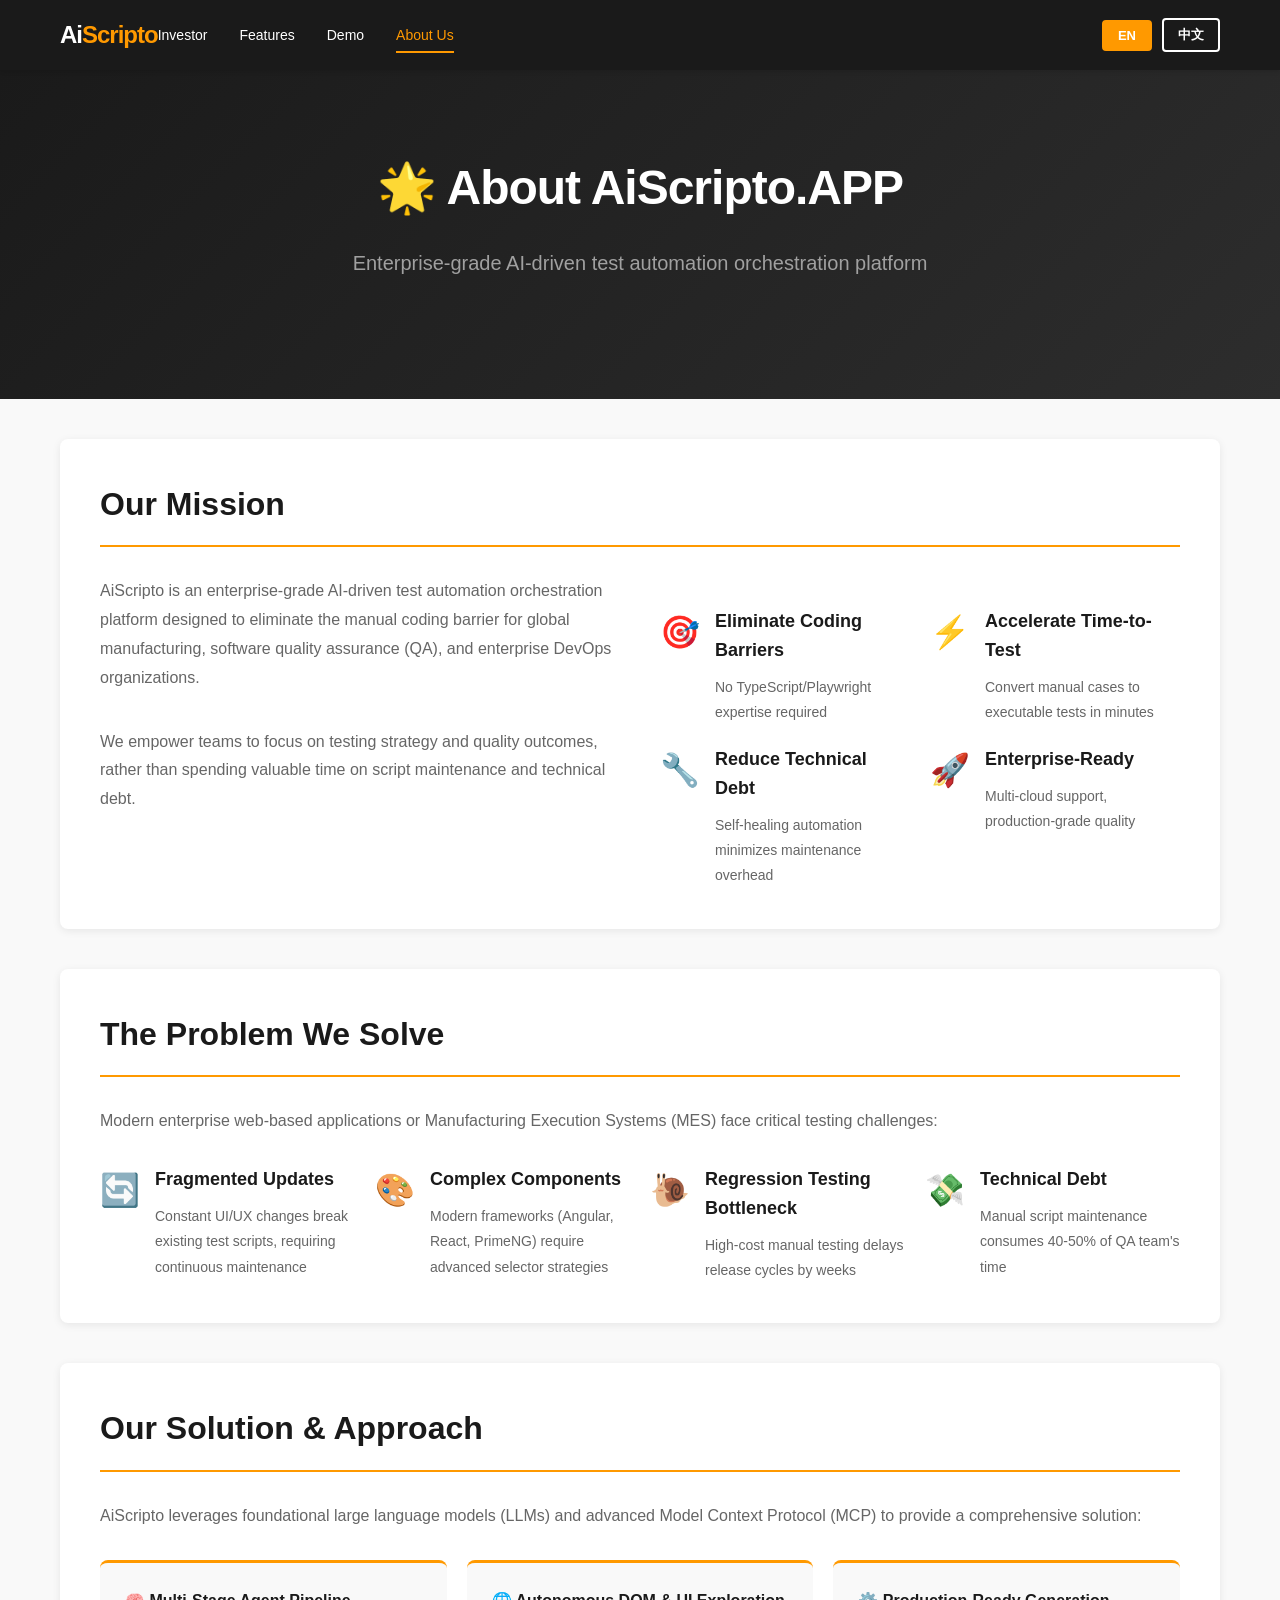
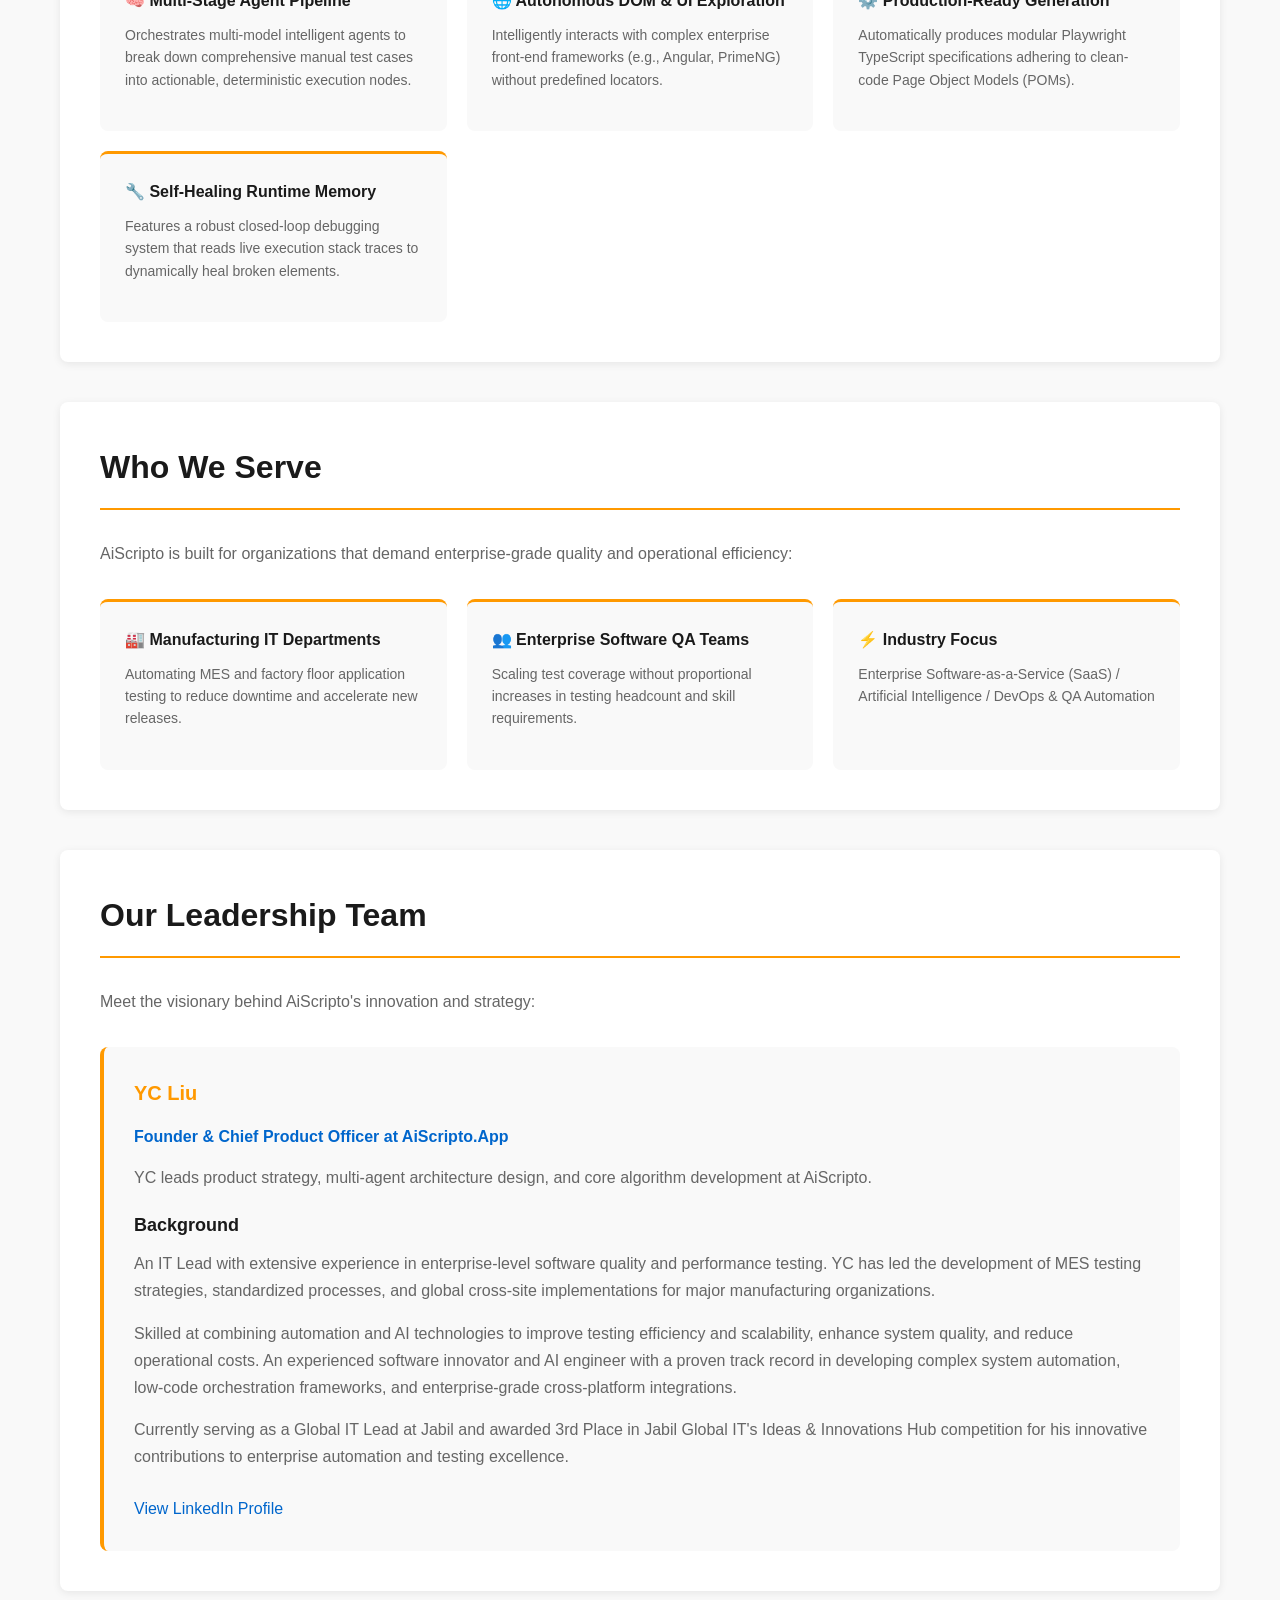
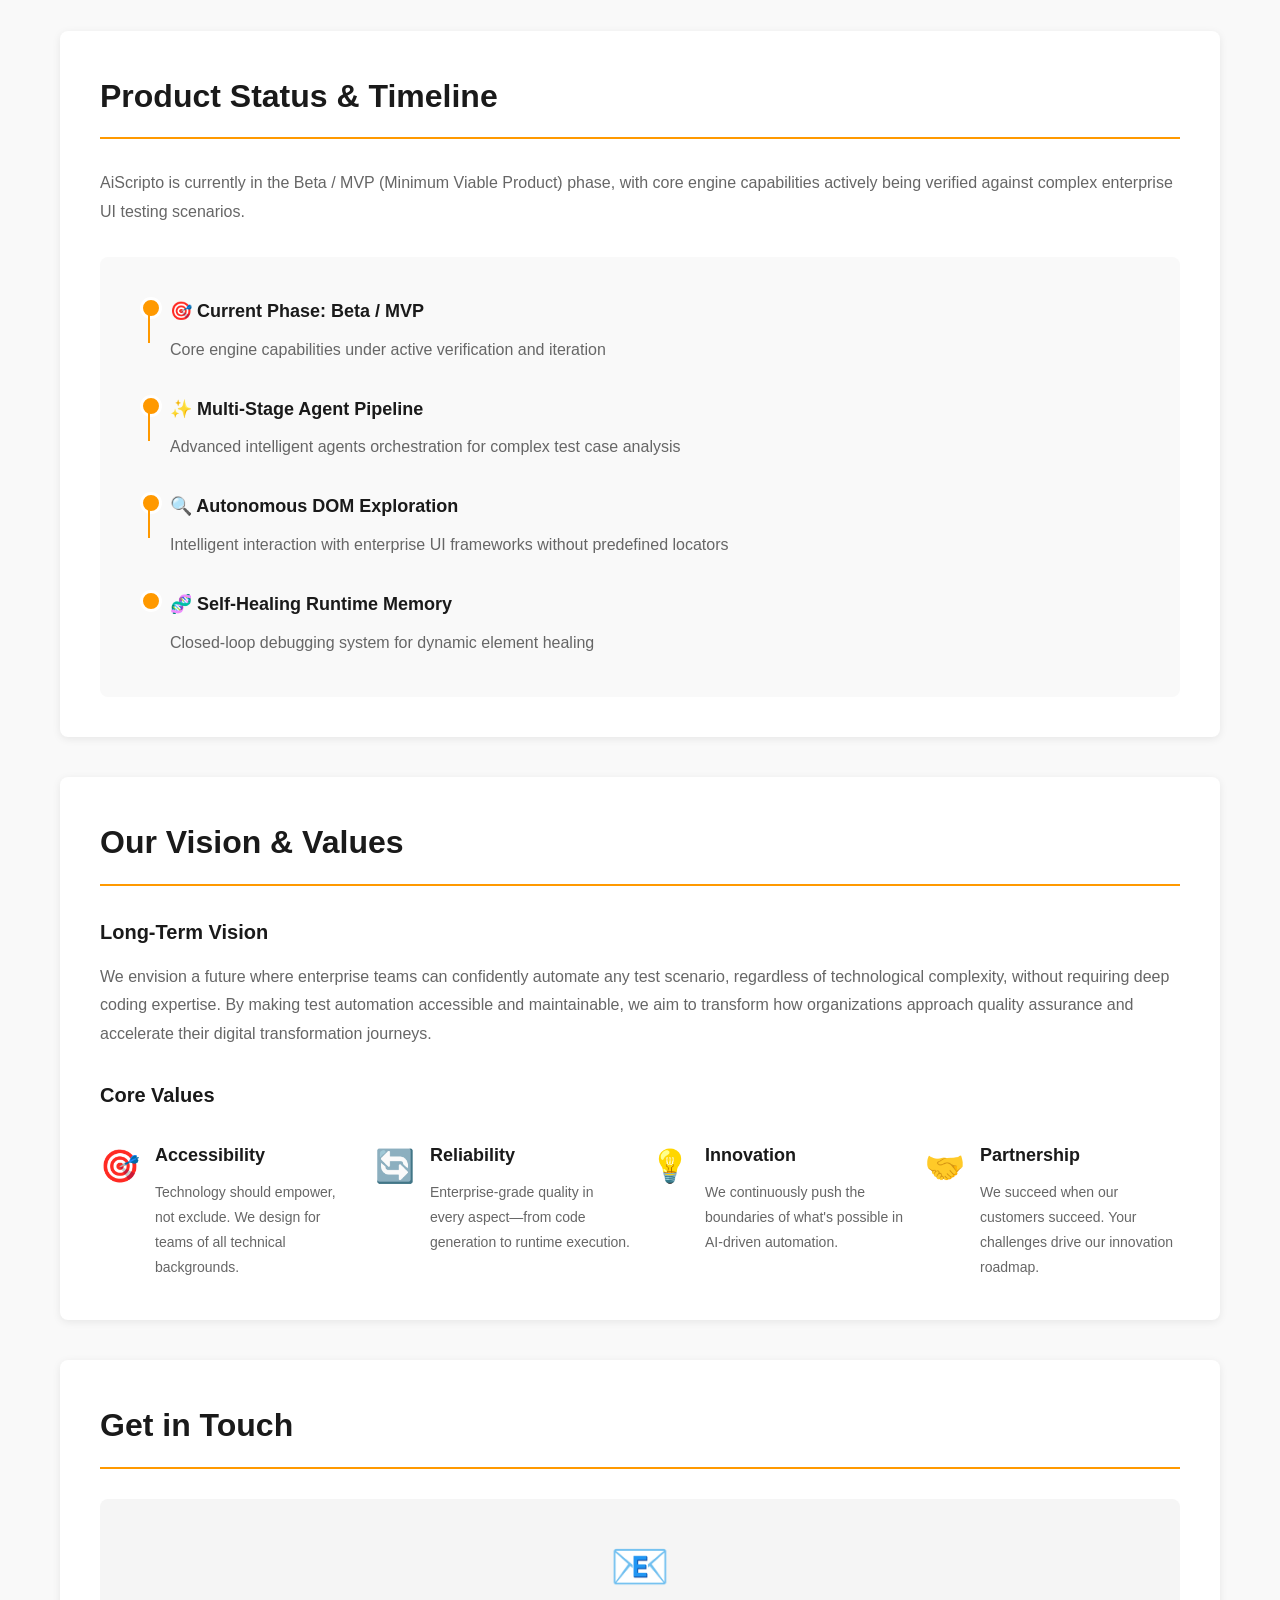
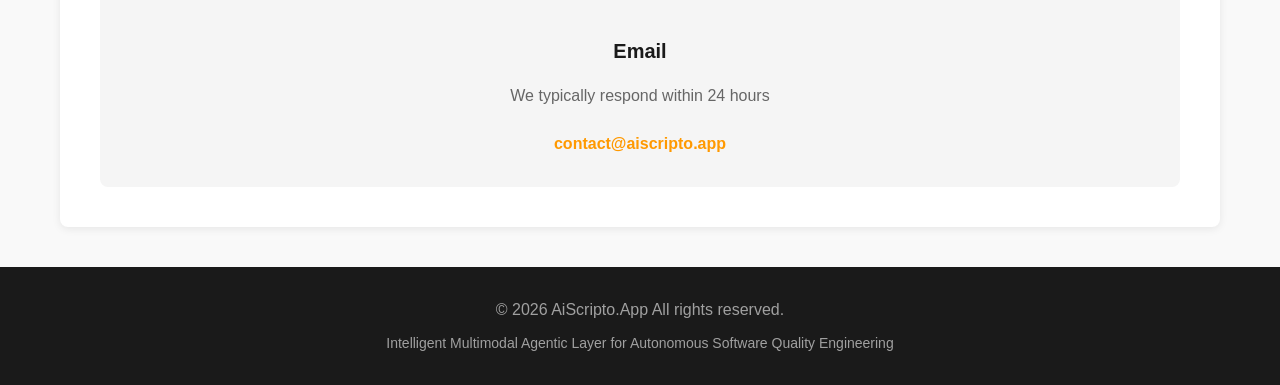
==== commit 7b28ba1c: "addming investor page." ====
--- a/about-us.html
+++ b/about-us.html
@@ -215,18 +215,20 @@
     </style>
 </head>
 <body>
-    <!-- Navigation -->
+        <!-- Navigation -->
     <nav>
         <div class="container">
             <a href="index.html" class="logo">Ai<span>Scripto</span></a>
             <ul>
-                <li><a href="index.html" data-en="Home" data-zh="首頁">Home</a></li>
+                <li><a href="investor.html" data-en="Investor" data-zh="投資者">Investor</a></li>
                 <li><a href="features.html" data-en="Features" data-zh="功能">Features</a></li>
-                <li><a href="workflow.html" data-en="Workflow" data-zh="工作流程">Workflow</a></li>
+                <li><a href="demo.html" data-en="Demo" data-zh="演示">Demo</a></li>
+                <li><a href="about-us.html" class="active" data-en="About Us" data-zh="關於我們">About Us</a></li>
+                <li style="display: none;"><a href="index.html" data-en="Home" data-zh="首頁">Home</a></li>
+                <li style="display: none;"><a href="workflow.html" data-en="Workflow" data-zh="工作流程">Workflow</a></li>
                 <li style="display: none;"><a href="architecture.html" data-en="Architecture" data-zh="架構">Architecture</a></li>
                 <li style="display: none;"><a href="getting-started.html" data-en="Getting Started" data-zh="快速開始">Getting Started</a></li>
                 <li style="display: none;"><a href="contact.html" data-en="Contact" data-zh="聯絡">Contact</a></li>
-                <li><a href="about-us.html" class="active" data-en="About Us" data-zh="關於我們">About Us</a></li>
             </ul>
             <div class="language-switcher">
                 <button id="lang-en" class="active" onclick="setLanguage('en')">EN</button>
--- a/styles.css
+++ b/styles.css
@@ -710,6 +710,137 @@
     }
 }
 
+/* ============================================
+   Image Lightbox Modal
+   ============================================ */
+
+.lightbox {
+    display: none;
+    position: fixed;
+    z-index: 1000;
+    left: 0;
+    top: 0;
+    width: 100%;
+    height: 100%;
+    background-color: rgba(0, 0, 0, 0.9);
+    animation: fadeIn 0.3s ease;
+}
+
+.lightbox.active {
+    display: flex;
+    justify-content: center;
+    align-items: center;
+}
+
+.lightbox-content {
+    position: relative;
+    max-width: 90vw;
+    max-height: 90vh;
+    display: flex;
+    flex-direction: column;
+    align-items: center;
+}
+
+.lightbox-img {
+    max-width: 100%;
+    max-height: 80vh;
+    object-fit: contain;
+    border-radius: 8px;
+    animation: zoomIn 0.3s ease;
+}
+
+.lightbox-caption {
+    color: white;
+    margin-top: 15px;
+    font-size: 14px;
+    text-align: center;
+    max-width: 90vw;
+}
+
+.lightbox-close {
+    position: absolute;
+    top: 20px;
+    right: 30px;
+    color: white;
+    font-size: 40px;
+    font-weight: bold;
+    cursor: pointer;
+    transition: all 0.3s ease;
+    z-index: 1001;
+}
+
+.lightbox-close:hover {
+    color: var(--accent-orange);
+    transform: scale(1.2);
+}
+
+.lightbox-close:active {
+    transform: scale(0.95);
+}
+
+.lightbox-nav {
+    position: absolute;
+    top: 50%;
+    width: 100%;
+    display: flex;
+    justify-content: space-between;
+    padding: 0 20px;
+    transform: translateY(-50%);
+    pointer-events: none;
+}
+
+.lightbox-prev, .lightbox-next {
+    color: white;
+    font-size: 36px;
+    cursor: pointer;
+    user-select: none;
+    padding: 10px 20px;
+    transition: all 0.3s ease;
+    pointer-events: auto;
+    background: rgba(0, 0, 0, 0.3);
+    border-radius: 4px;
+}
+
+.lightbox-prev:hover, .lightbox-next:hover {
+    color: var(--accent-orange);
+    background: rgba(0, 0, 0, 0.5);
+    transform: scale(1.1);
+}
+
+/* Clickable image style */
+.clickable-img {
+    cursor: pointer;
+    transition: all 0.3s ease;
+    border-radius: 8px;
+    border: 1px solid var(--border-light);
+}
+
+.clickable-img:hover {
+    box-shadow: 0 4px 16px rgba(0, 0, 0, 0.15);
+    transform: translateY(-2px);
+    border-color: var(--accent-orange);
+}
+
+@keyframes fadeIn {
+    from {
+        opacity: 0;
+    }
+    to {
+        opacity: 1;
+    }
+}
+
+@keyframes zoomIn {
+    from {
+        transform: scale(0.8);
+        opacity: 0;
+    }
+    to {
+        transform: scale(1);
+        opacity: 1;
+    }
+}
+
 @media (max-width: 480px) {
     header {
         padding: 40px 0;
@@ -741,4 +872,15 @@
         min-width: 80px;
         padding: 10px 15px;
     }
-}
+    
+    .lightbox-close {
+        top: 10px;
+        right: 15px;
+        font-size: 30px;
+    }
+    
+    .lightbox-prev, .lightbox-next {
+        font-size: 24px;
+        padding: 8px 15px;
+    }
+}
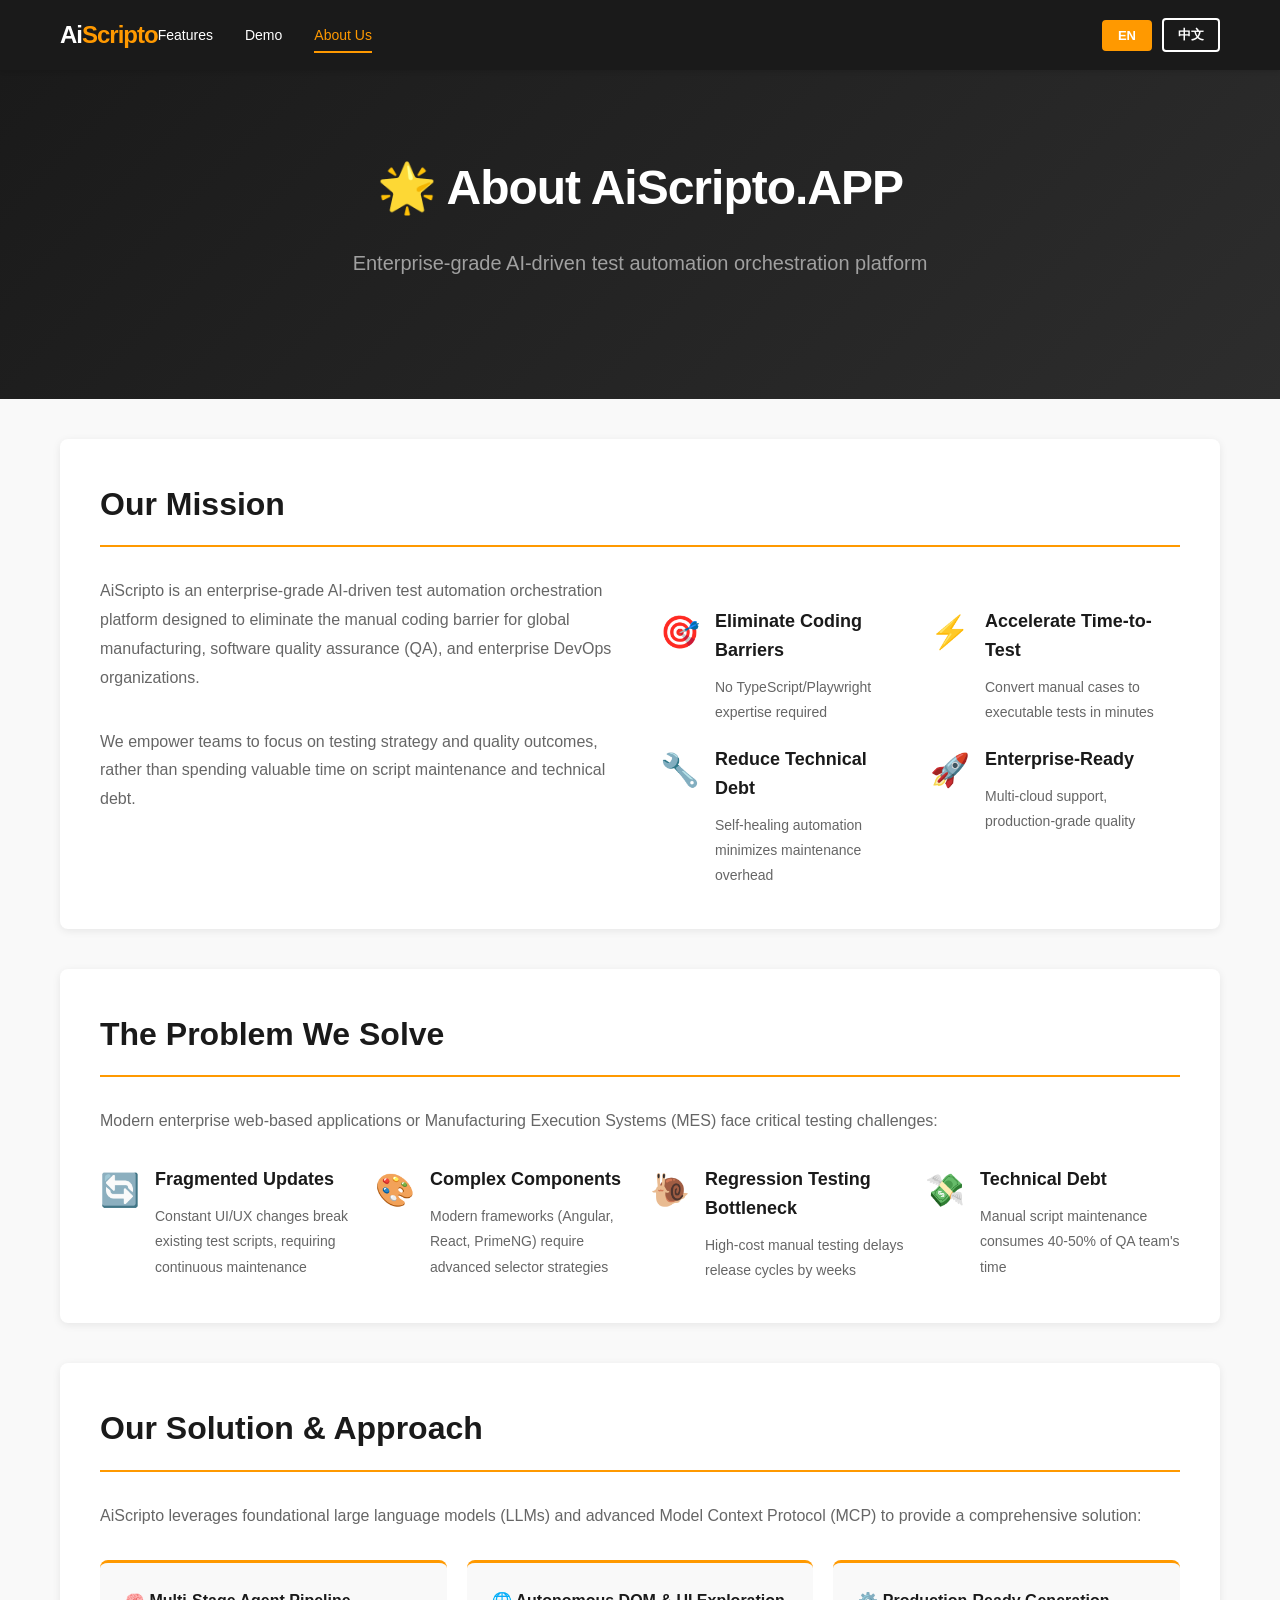
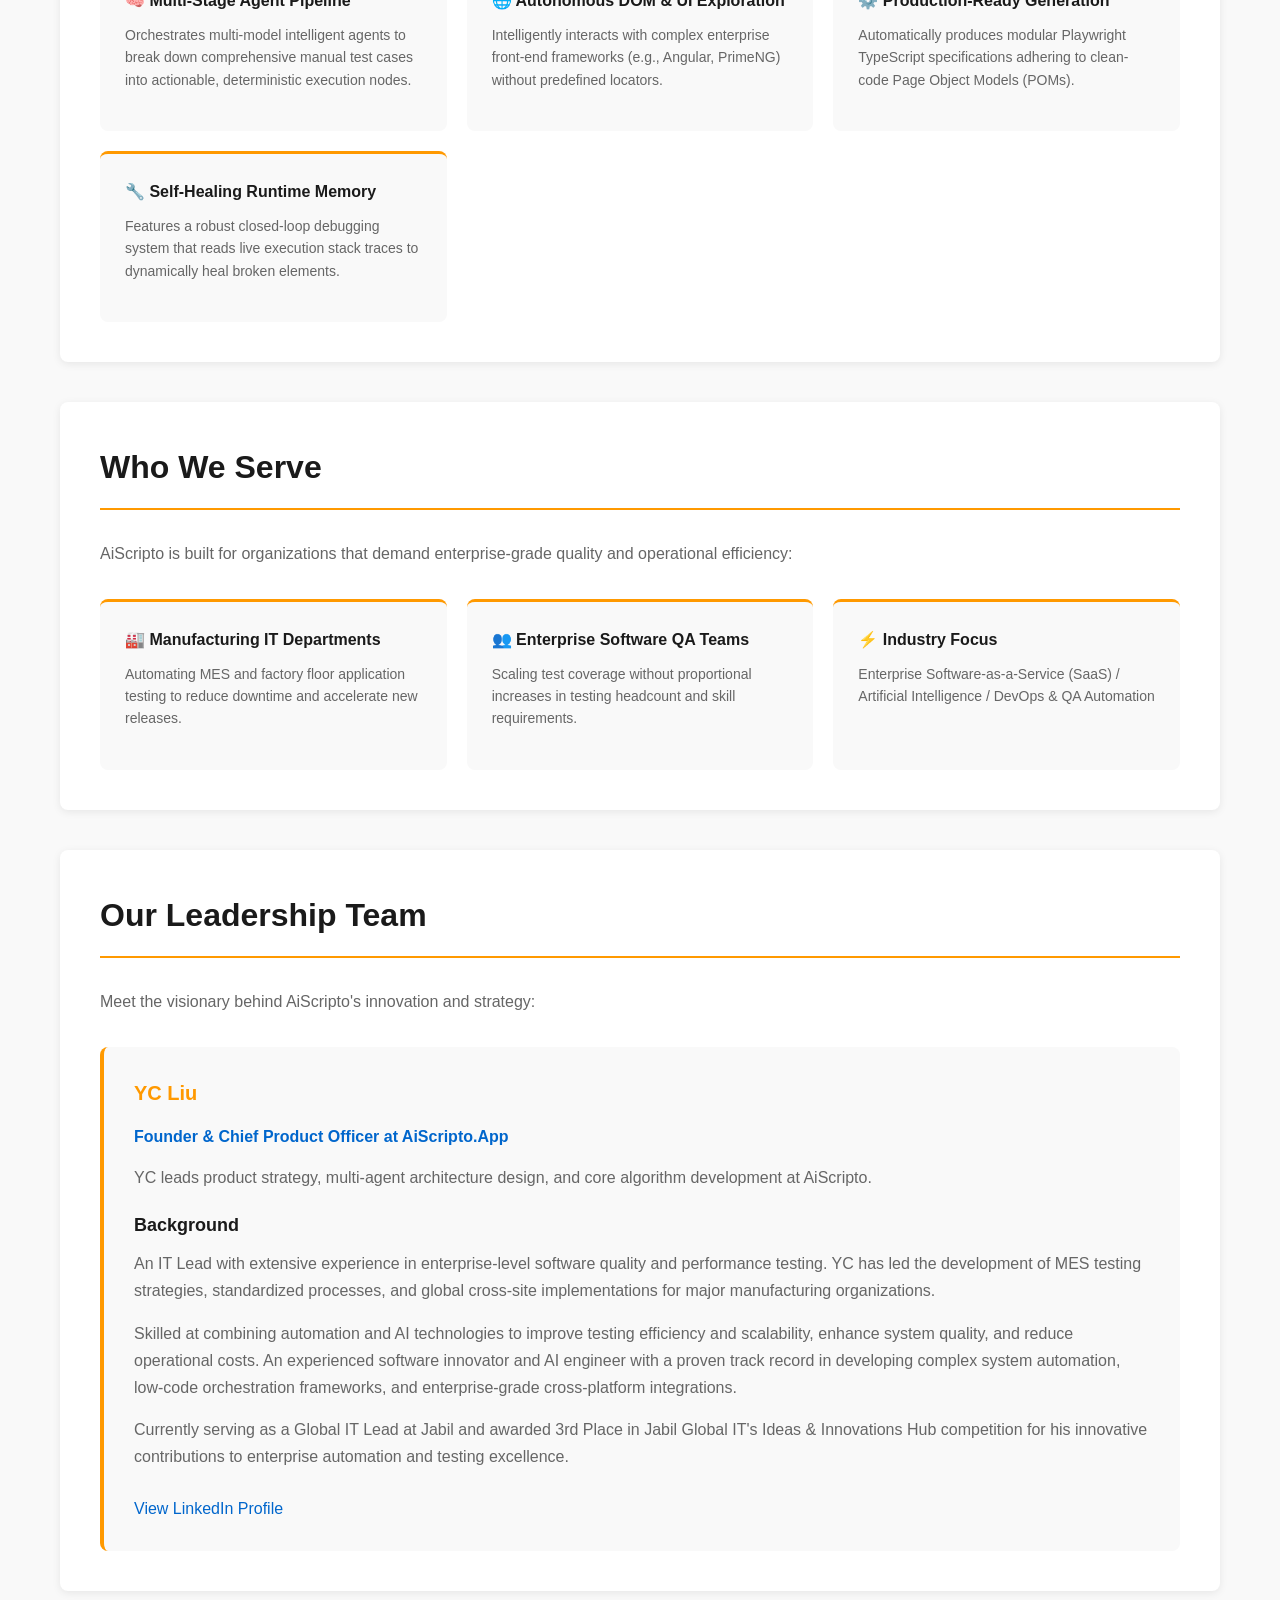
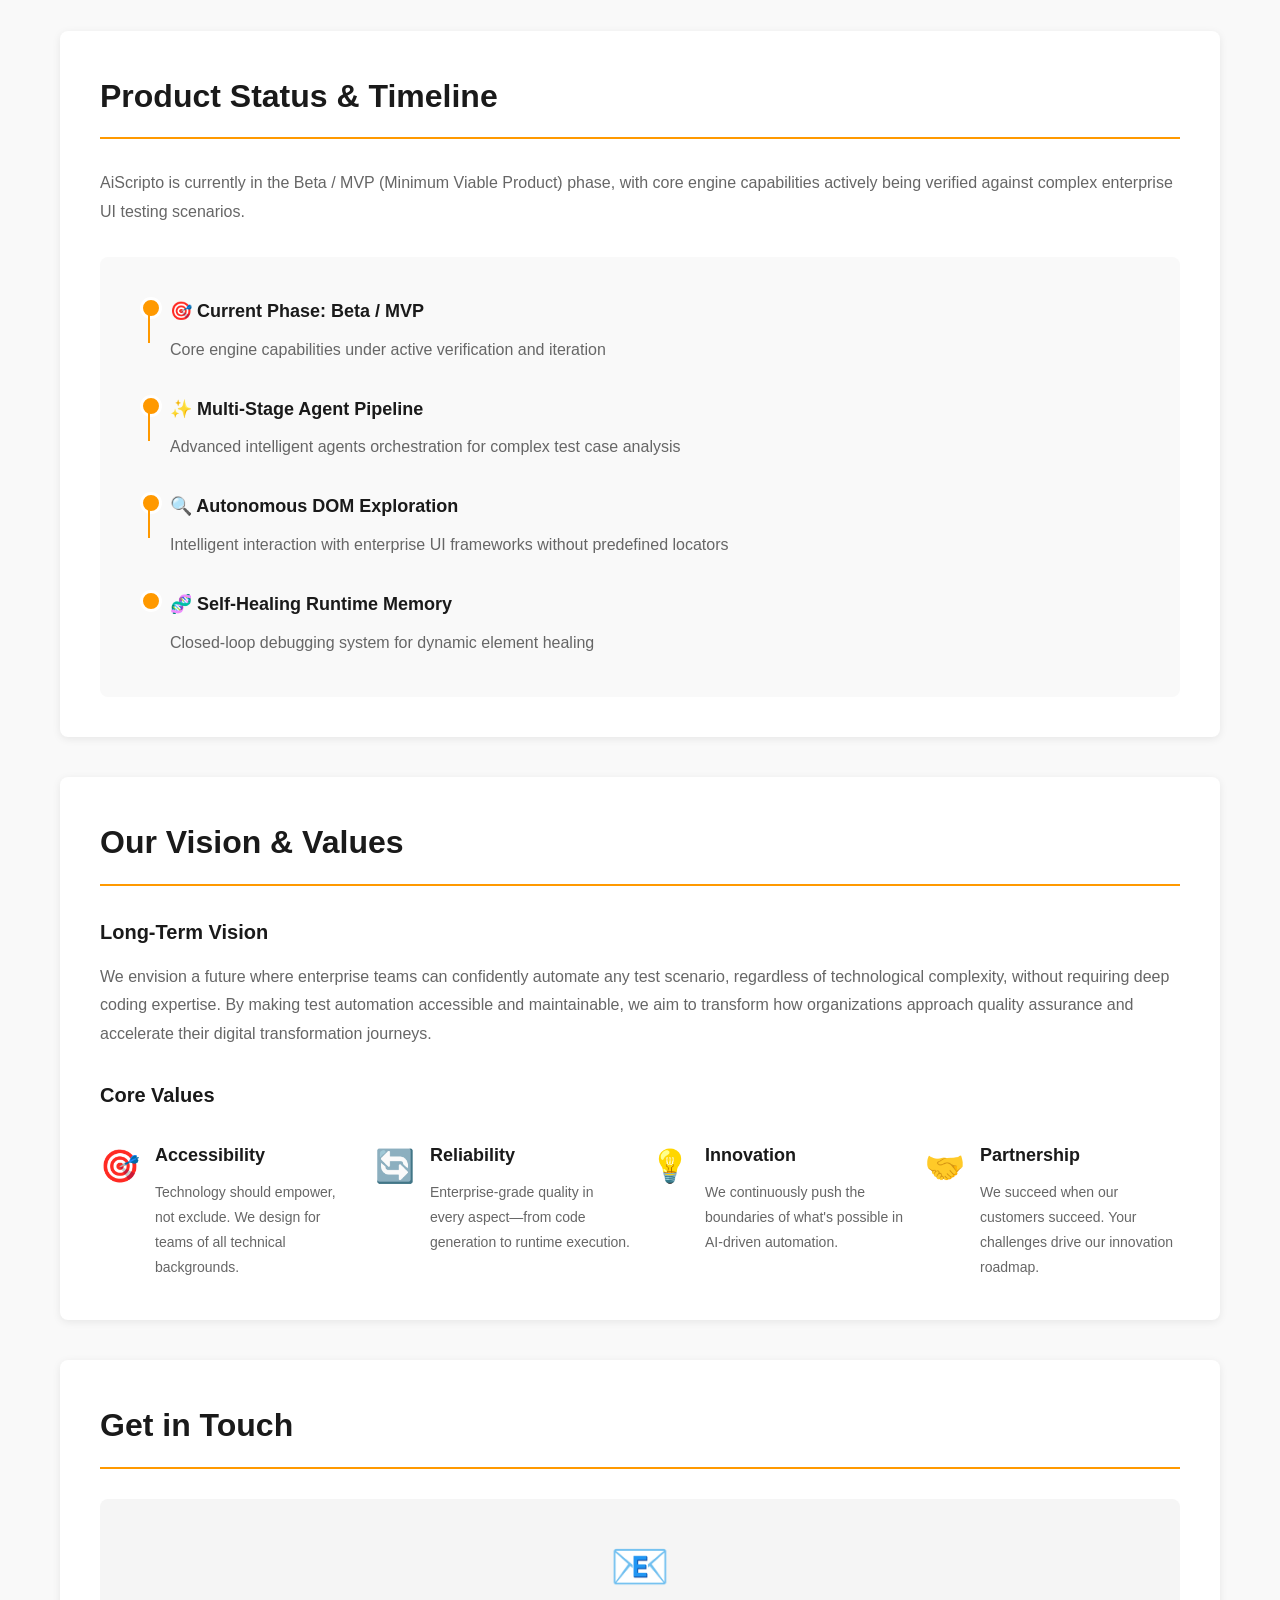
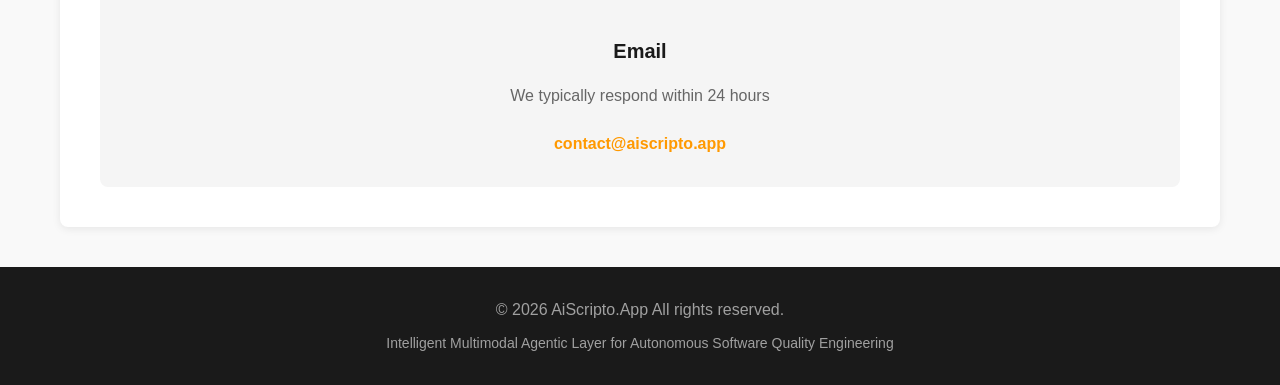
==== commit 8f099bd3: "small adjustment" ====
--- a/about-us.html
+++ b/about-us.html
@@ -220,7 +220,7 @@
         <div class="container">
             <a href="index.html" class="logo">Ai<span>Scripto</span></a>
             <ul>
-                <li><a href="investor.html" data-en="Investor" data-zh="投資者">Investor</a></li>
+                <li style="display: none;"><a href="investor.html" data-en="Investor" data-zh="投資者">Investor</a></li>
                 <li><a href="features.html" data-en="Features" data-zh="功能">Features</a></li>
                 <li><a href="demo.html" data-en="Demo" data-zh="演示">Demo</a></li>
                 <li><a href="about-us.html" class="active" data-en="About Us" data-zh="關於我們">About Us</a></li>
